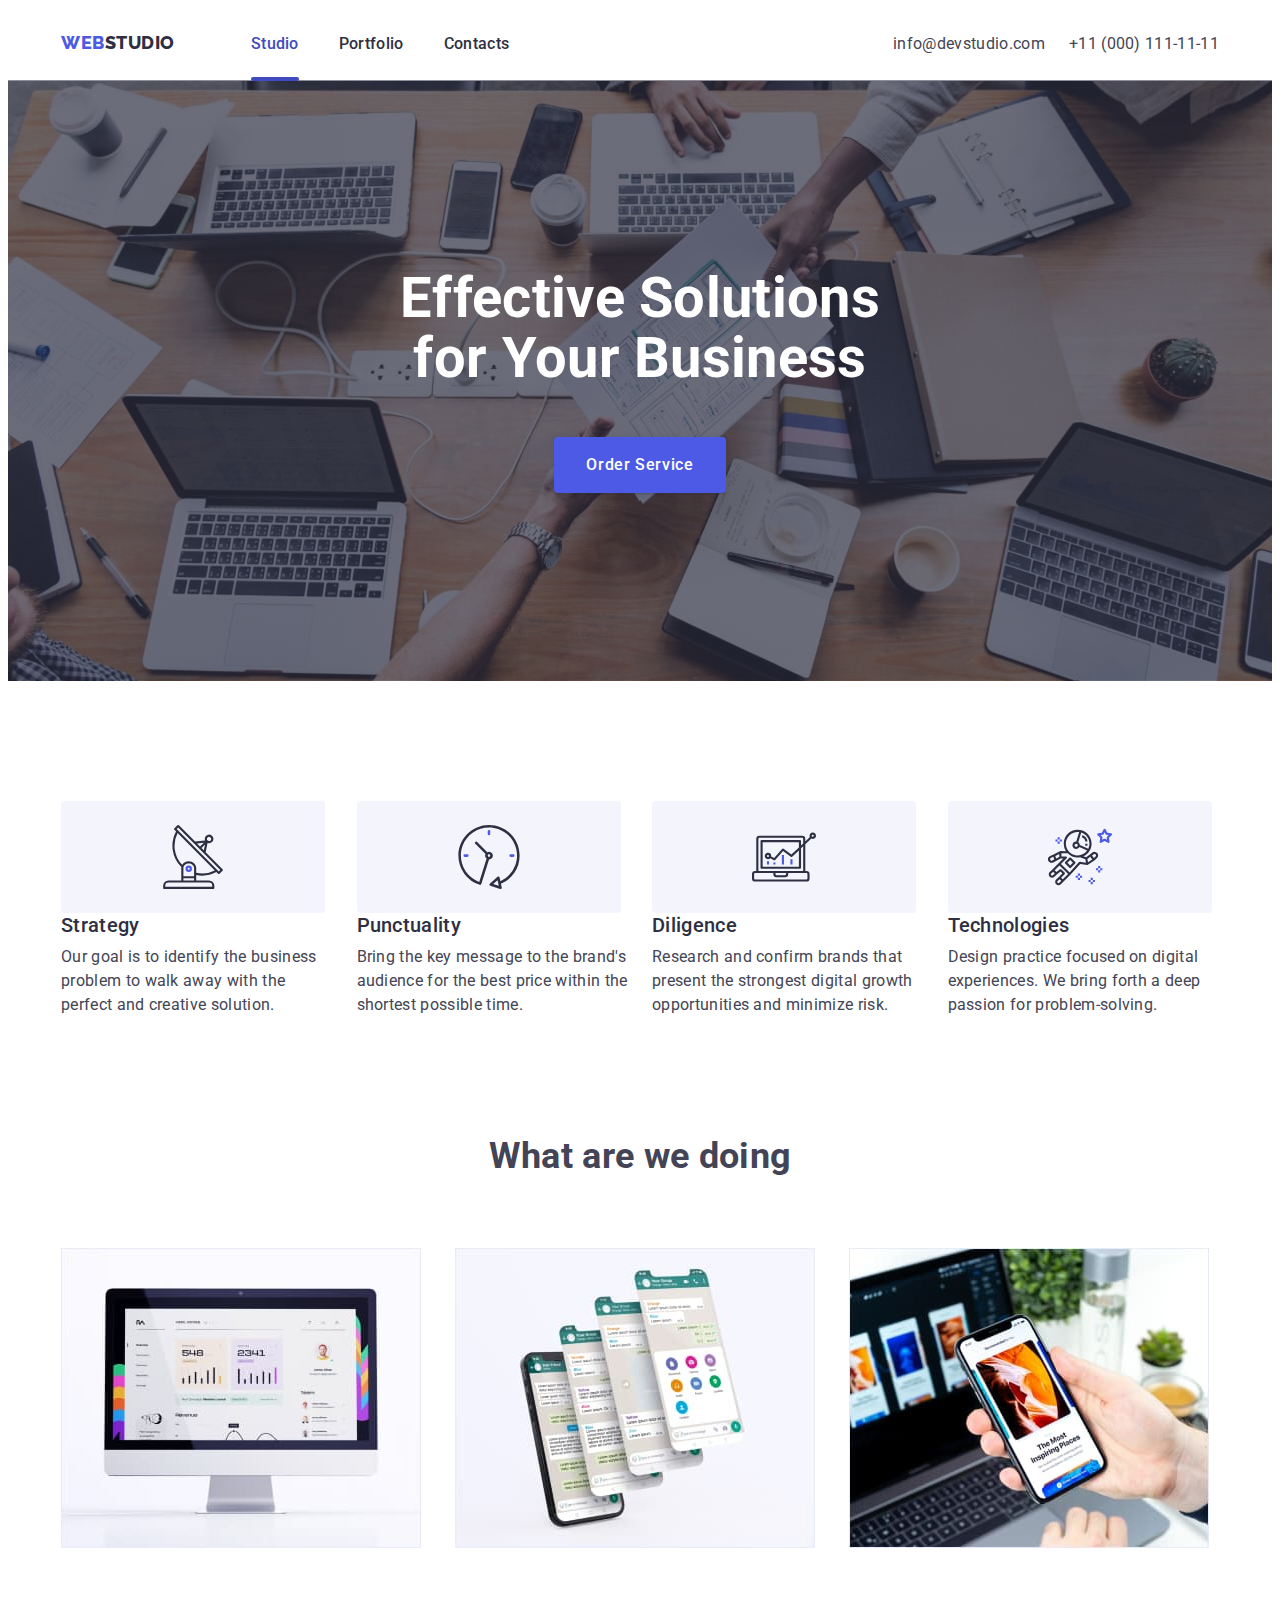
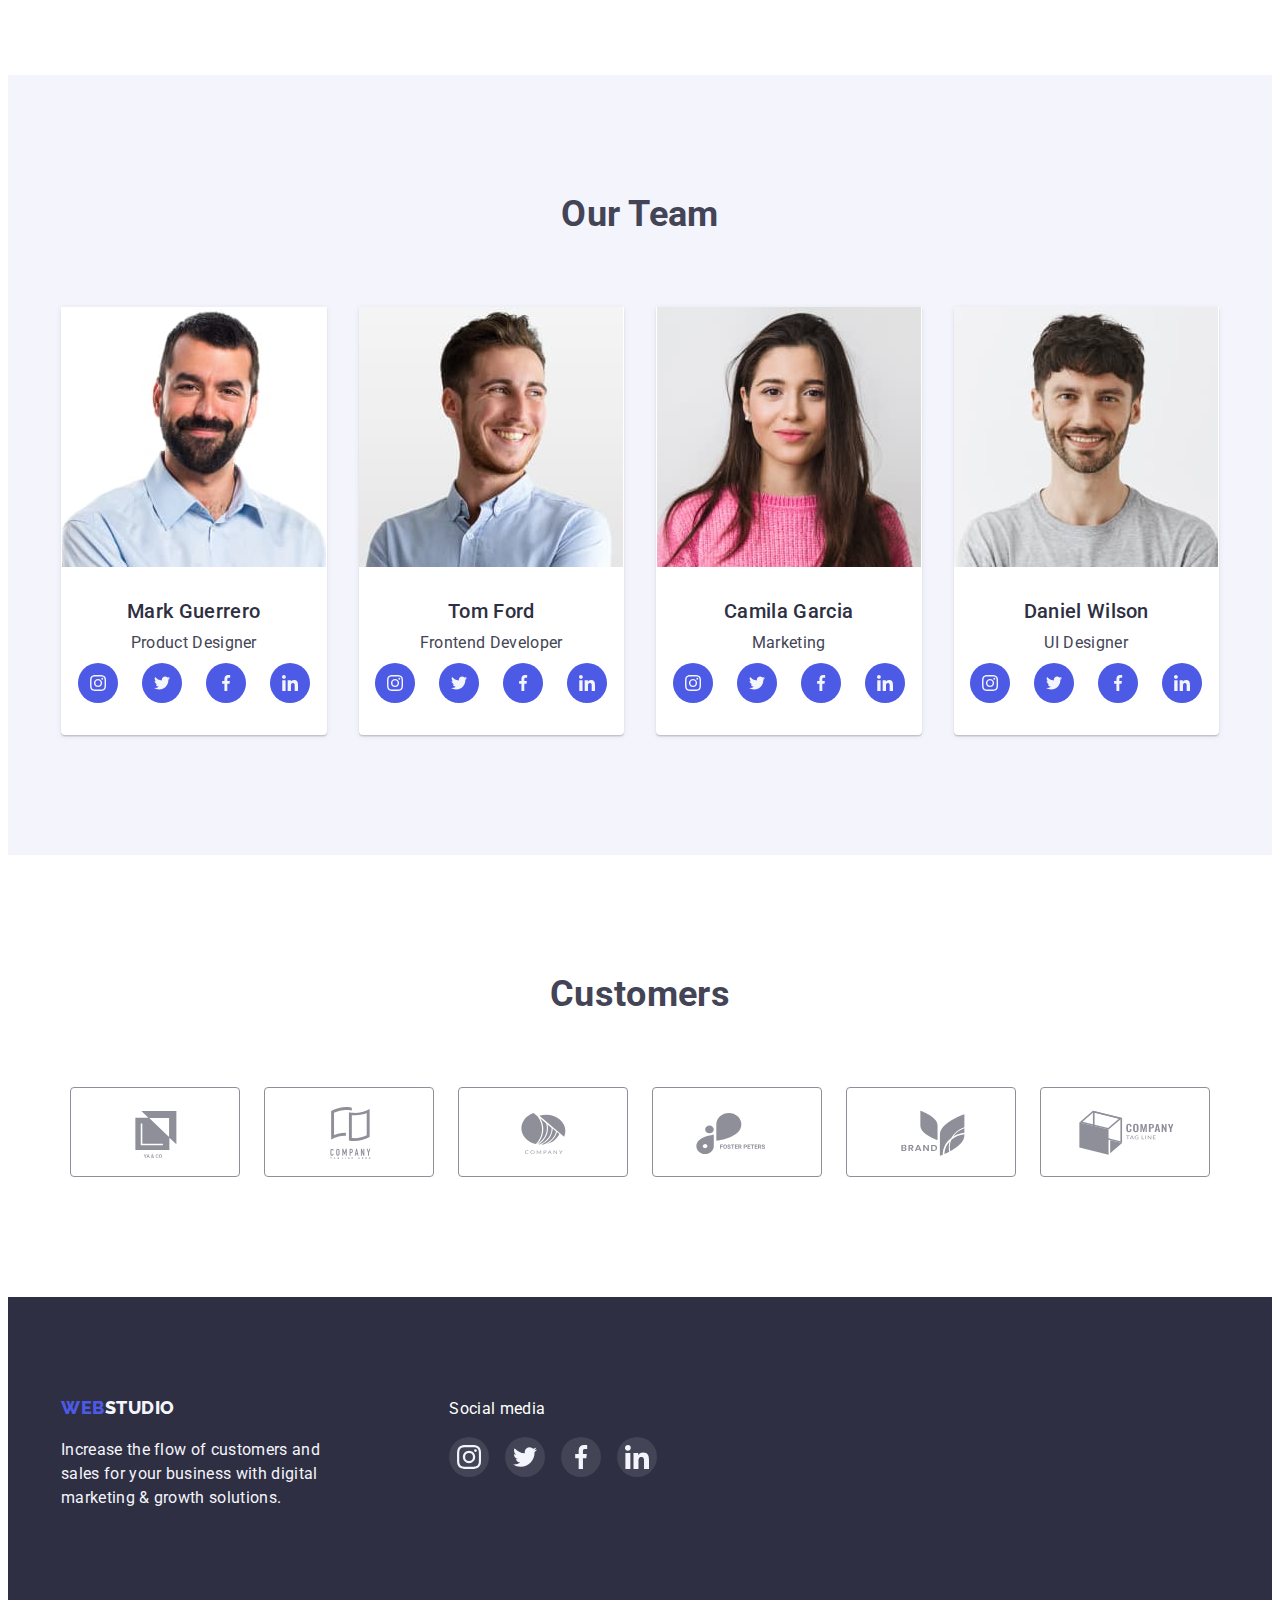
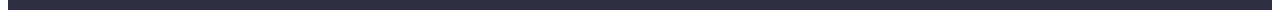
==== index.html @ 13be4974 "123" ====
<!DOCTYPE html>
<html lang="en">
  <head>
    <meta charset="UTF-8" />
    <meta http-equiv="X-UA-Compatible" content="IE=edge" />
    <meta name="viewport" content="width=device-width, initial-scale=1.0" />
    <title>Document</title>
    <link
      rel="stylesheet"
      href="https://cdnjs.cloudflare.com/ajax/libs/modern-normalize/1.1.0/modern-normalize.min.css"
      integrity="sha512-wpPYUAdjBVSE4KJnH1VR1HeZfpl1ub8YT/NKx4PuQ5NmX2tKuGu6U/JRp5y+Y8XG2tV+wKQpNHVUX03MfMFn9Q=="
      crossorigin="anonymous"
      referrerpolicy="no-referrer"
    />
    <link rel="preconnect" href="https://fonts.googleapis.com" />
    <link rel="preconnect" href="https://fonts.gstatic.com" crossorigin />
    <link
      href="https://fonts.googleapis.com/css2?family=Raleway:wght@800&family=Roboto:wght@400;500;700;900&display=swap"
      rel="stylesheet"
    />

    <link href="./styles.css" rel="stylesheet" type="text/css" />
  </head>
  <body>
    <header class="header-section">
      <div class="container">
        <nav class="header-nav">
          <a href="./index.html" class="logo"
            ><span class="logo-web">Web</span>Studio</a
          >
          <ul>
            <li class="nav-li">
              <a class="nav-a header-active-page" href="./index.html">Studio</a>
            </li>
            <li class="nav-li">
              <a class="nav-a" href="./portfolio.html">Portfolio</a>
            </li>
            <li class="nav-li"><a class="nav-a" href="">Contacts</a></li>
          </ul>
        </nav>
        <address class="header-address">
          <ul>
            <li class="address-li">
              <a class="address-a" href="mailto:info@devstudio.com"
                >info@devstudio.com</a
              >
            </li>
            <li class="address-li">
              <a class="address-a" href="tel:+110001111111"
                >+11 (000) 111-11-11</a
              >
            </li>
          </ul>
        </address>
      </div>
    </header>

    <main>
      <section class="hero-section">
        <div class="container">
          <h1 class="hero-h">Effective Solutions for Your Business</h1>
          <button
            class="buttons modal-open-button"
            type="button"
            data-modal-open
          >
            Order Service
          </button>
        </div>
      </section>
      <section class="features-section">
        <div class="container">
          <h2 hidden>Features</h2>
          <ul>
            <li class="features-li">
              <div class="features-box">
                <svg class="features-icon">
                  <use href="./images/icons.svg#icon-antenna"></use>
                </svg>
              </div>
              <h3 class="tertiary-h">Strategy</h3>
              <p>
                Our goal is to identify the business problem to walk away with
                the perfect and creative solution.
              </p>
            </li>
            <li class="features-li">
              <div class="features-box">
                <svg class="features-icon">
                  <use href="./images/icons.svg#icon-clock"></use>
                </svg>
              </div>
              <h3 class="tertiary-h">Punctuality</h3>
              <p>
                Bring the key message to the brand's audience for the best price
                within the shortest possible time.
              </p>
            </li>
            <li class="features-li">
              <div class="features-box">
                <svg class="features-icon">
                  <use href="./images/icons.svg#icon-diagram"></use>
                </svg>
              </div>
              <h3 class="tertiary-h">Diligence</h3>
              <p>
                Research and confirm brands that present the strongest digital
                growth opportunities and minimize risk.
              </p>
            </li>
            <li class="features-li">
              <div class="features-box">
                <svg class="features-icon">
                  <use href="./images/icons.svg#icon-astronaut"></use>
                </svg>
              </div>
              <h3 class="tertiary-h">Technologies</h3>
              <p>
                Design practice focused on digital experiences. We bring forth a
                deep passion for problem-solving.
              </p>
            </li>
          </ul>
        </div>
      </section>
      <section class="wedoing-section">
        <div class="container">
          <h2 class="secondary-h">What are we doing</h2>
          <ul>
            <li class="wedoing-li">
              <img
                src="./images/rectangle0.jpg"
                alt="image"
                width="360"
                height="300"
              />
            </li>
            <li class="wedoing-li">
              <img
                src="./images/rectangle1.jpg"
                alt="image"
                width="360"
                height="300"
              />
            </li>
            <li class="wedoing-li">
              <img
                src="./images/rectangle2.jpg"
                alt="image"
                width="360"
                height="300"
              />
            </li>
          </ul>
        </div>
      </section>
      <section class="team-section">
        <div class="container">
          <h2 class="secondary-h">Our Team</h2>
          <ul>
            <li class="team-li">
              <img
                src="./images/img0.jpg"
                alt="image"
                width="264"
                height="260"
              />
              <div class="team-li-box">
                <h3 class="tertiary-h">Mark Guerrero</h3>
                <p>Product Designer</p>
                <ul class="team-social-items">
                  <li class="team-social-item">
                    <a class="team-social-link" href="">
                      <svg class="team-social-icon">
                        <use href="./images/icons.svg#icon-instagram"></use>
                      </svg>
                    </a>
                  </li>
                  <li class="team-social-item">
                    <a class="team-social-link" href="">
                      <svg class="team-social-icon">
                        <use href="./images/icons.svg#icon-twitter"></use>
                      </svg>
                    </a>
                  </li>
                  <li class="team-social-item">
                    <a class="team-social-link" href="">
                      <svg class="team-social-icon">
                        <use href="./images/icons.svg#icon-facebook"></use>
                      </svg>
                    </a>
                  </li>
                  <li class="team-social-item">
                    <a class="team-social-link" href="">
                      <svg class="team-social-icon">
                        <use href="./images/icons.svg#icon-linkedin"></use>
                      </svg>
                    </a>
                  </li>
                </ul>
              </div>
            </li>
            <li class="team-li">
              <img
                src="./images/img1.jpg"
                alt="image"
                width="264"
                height="260"
              />
              <div class="team-li-box">
                <h3 class="tertiary-h">Tom Ford</h3>
                <p>Frontend Developer</p>
                <ul>
                  <li class="team-social-item">
                    <a class="team-social-link" href="">
                      <svg class="team-social-icon">
                        <use href="./images/icons.svg#icon-instagram"></use>
                      </svg>
                    </a>
                  </li>
                  <li class="team-social-item">
                    <a class="team-social-link" href="">
                      <svg class="team-social-icon">
                        <use href="./images/icons.svg#icon-twitter"></use>
                      </svg>
                    </a>
                  </li>
                  <li class="team-social-item">
                    <a class="team-social-link" href="">
                      <svg class="team-social-icon">
                        <use href="./images/icons.svg#icon-facebook"></use>
                      </svg>
                    </a>
                  </li>
                  <li class="team-social-item">
                    <a class="team-social-link" href="">
                      <svg class="team-social-icon">
                        <use href="./images/icons.svg#icon-linkedin"></use>
                      </svg>
                    </a>
                  </li>
                </ul>
              </div>
            </li>
            <li class="team-li">
              <img
                src="./images/img2.jpg"
                alt="image"
                width="264"
                height="260"
              />
              <div class="team-li-box">
                <h3 class="tertiary-h">Camila Garcia</h3>
                <p>Marketing</p>
                <ul>
                  <li class="team-social-item">
                    <a class="team-social-link" href="">
                      <svg class="team-social-icon">
                        <use href="./images/icons.svg#icon-instagram"></use>
                      </svg>
                    </a>
                  </li>
                  <li class="team-social-item">
                    <a class="team-social-link" href="">
                      <svg class="team-social-icon">
                        <use href="./images/icons.svg#icon-twitter"></use>
                      </svg>
                    </a>
                  </li>
                  <li class="team-social-item">
                    <a class="team-social-link" href="">
                      <svg class="team-social-icon">
                        <use href="./images/icons.svg#icon-facebook"></use>
                      </svg>
                    </a>
                  </li>
                  <li class="team-social-item">
                    <a class="team-social-link" href="">
                      <svg class="team-social-icon">
                        <use href="./images/icons.svg#icon-linkedin"></use>
                      </svg>
                    </a>
                  </li>
                </ul>
              </div>
            </li>
            <li class="team-li">
              <img
                src="./images/img3.jpg"
                alt="image"
                width="264"
                height="260"
              />
              <div class="team-li-box">
                <h3 class="tertiary-h">Daniel Wilson</h3>
                <p>UI Designer</p>
                <ul>
                  <li class="team-social-item">
                    <a class="team-social-link" href="">
                      <svg class="team-social-icon">
                        <use href="./images/icons.svg#icon-instagram"></use>
                      </svg>
                    </a>
                  </li>
                  <li class="team-social-item">
                    <a class="team-social-link" href="">
                      <svg class="team-social-icon">
                        <use href="./images/icons.svg#icon-twitter"></use>
                      </svg>
                    </a>
                  </li>
                  <li class="team-social-item">
                    <a class="team-social-link" href="">
                      <svg class="team-social-icon">
                        <use href="./images/icons.svg#icon-facebook"></use>
                      </svg>
                    </a>
                  </li>
                  <li class="team-social-item">
                    <a class="team-social-link" href="">
                      <svg class="team-social-icon">
                        <use href="./images/icons.svg#icon-linkedin"></use>
                      </svg>
                    </a>
                  </li>
                </ul>
              </div>
            </li>
          </ul>
        </div>
      </section>
      <section class="customers-section">
        <h2 class="secondary-h">Customers</h2>
        <ul class="customers-list-ul">
          <li class="customers-list-li">
            <a class="customers-link" href=""
              ><svg class="customers-icon">
                <use href="./images/icons.svg#icon-Logo-0"></use>
              </svg>
            </a>
          </li>
          <li class="customers-list-li">
            <a class="customers-link" href=""
              ><svg class="customers-icon">
                <use href="./images/icons.svg#icon-Logo-1"></use>
              </svg>
            </a>
          </li>
          <li class="customers-list-li">
            <a class="customers-link" href=""
              ><svg class="customers-icon">
                <use href="./images/icons.svg#icon-Logo-2"></use>
              </svg>
            </a>
          </li>
          <li class="customers-list-li">
            <a class="customers-link" href=""
              ><svg class="customers-icon">
                <use href="./images/icons.svg#icon-Logo-3"></use>
              </svg>
            </a>
          </li>
          <li class="customers-list-li">
            <a class="customers-link" href=""
              ><svg class="customers-icon">
                <use href="./images/icons.svg#icon-Logo-4"></use>
              </svg>
            </a>
          </li>
          <li class="customers-list-li">
            <a class="customers-link" href=""
              ><svg class="customers-icon">
                <use href="./images/icons.svg#icon-Logo-5"></use>
              </svg>
            </a>
          </li>
        </ul>
      </section>
    </main>
    <footer class="footer-section">
      <div class="container">
        <div class="footer-box-one">
          <a href="./index.html" class="logo logo-bottom"
            ><span class="logo-web">Web</span>Studio</a
          >
          <p class="footer-p">
            Increase the flow of customers and sales for your business with
            digital marketing & growth solutions.
          </p>
        </div>
        <div class="footer-box-two">
          <p>Social media</p>
          <ul class="footer-social-items">
            <li class="footer-social-item">
              <a class="footer-social-link" href="">
                <svg class="footer-social-icon">
                  <use href="./images/icons.svg#icon-instagram"></use>
                </svg>
              </a>
            </li>
            <li class="footer-social-item">
              <a class="footer-social-link" href="">
                <svg class="footer-social-icon">
                  <use href="./images/icons.svg#icon-twitter"></use>
                </svg>
              </a>
            </li>
            <li class="footer-social-item">
              <a class="footer-social-link" href="">
                <svg class="footer-social-icon">
                  <use href="./images/icons.svg#icon-facebook"></use>
                </svg>
              </a>
            </li>
            <li class="footer-social-item">
              <a class="footer-social-link" href="">
                <svg class="footer-social-icon">
                  <use href="./images/icons.svg#icon-linkedin"></use>
                </svg>
              </a>
            </li>
          </ul>
        </div>
      </div>
    </footer>
    <div class="container backdrop is-hidden" data-modal>
      <div class="modal">
        <button type="button" data-modal-close class="modal-button-close">
          <svg class="modal-icon">
            <use href="./images/icons.svg#icon-close"></use>
          </svg>
        </button>
      </div>
    </div>
    <script src="./modal.js"></script>
  </body>
</html>
---- styles.css ----
:root {
  --primary-text: #434455;
  --secondary-text: #fff;
  --primary-brand: #4d5ae5;
  --active-buttons: #404bbf;
  --success: #31d0aa;
  --dark: #2e2f42;
  --subtle-text: #8e8f99;
  --accent: #e7e9fc;
  --light: #f4f4fd;
  --shadow-one: rgba(46, 47, 66, 0.08);
  --shadow-two: rgba(46, 47, 66, 0.16);
  --shadow-three: rgba(0, 0, 0, 0.15);
  --dark-opacity: rgba(255, 255, 255, 0.1);
  --customers-logos: #afb1b8;
  --grey: rgba(46, 47, 66, 0.7);
  --modal-color: #fcfcfc;
  --backdrop-background: rgba(46, 47, 66, 0.4);
  --modal-shadow-one: rgba(0, 0, 0, 0.14);
  --modal-shadow-two: rgba(0, 0, 0, 0.12);
  --modal-shadow-three: rgba(0, 0, 0, 0.2);
  --modal-close-button-border: rgba(0, 0, 0, 0.1);
  --anima: 250ms cubic-bezier(0.4, 0, 0.2, 1);
}

body {
  font-family: Roboto, sans-serif;
  color: var(--primary-text);
  font-size: 16px;
  line-height: 1.5;
  letter-spacing: 0.02em;
}
ul {
  list-style-type: none;
  margin: 0;
  padding: 0;
}
a {
  text-decoration: none;
  color: var(--primary-text);
  margin: 0;
}
h1,
h2,
h3,
p {
  margin: 0;
}

.container {
  width: 1158px;
  padding-left: 15px;
  padding-right: 15px;
  margin: 0 auto;
}

.secondary-h {
  font-size: 36px;
  line-height: 1.1;
  text-align: center;
}

.tertiary-h {
  font-weight: 500;
  font-size: 20px;
  line-height: 1.2;
  color: var(--dark);
}

/* BUTTONS */

.buttons {
  font-family: Roboto, sans-serif;
  font-size: 16px;
  line-height: 1.5;
  background-color: var(--light);
  font-weight: 500;
  letter-spacing: 0.04em;
  color: var(--primary-brand);
  cursor: pointer;
  padding: 16px 32px;
  border: 1px solid var(--accent);
  border-radius: 4px;
  transition: background-color var(--anima), box-shadow var(--anima),
    border-color var(--anima), color var(--anima);
}
.buttons:active,
.buttons:hover {
  background-color: var(--active-buttons);
  color: var(--secondary-text);
  box-shadow: 0px 1px 6px var(--shadow-one), 0px 1px 1px var(--shadow-two),
    0px 2px 1px var(--shadow-one);
  border-color: var(--active-buttons);
}

.buttons:focus {
  background-color: var(--active-buttons);
  color: var(--secondary-text);
  box-shadow: 0px 4px 4px var(--shadow-three);
}

.modal-open-button {
  background-color: var(--primary-brand);
  color: var(--secondary-text);
  box-shadow: 0px 1px 6px var(--shadow-one), 0px 1px 1px var(--shadow-two),
    0px 2px 1px var(--shadow-one);
  border: none;
  cursor: pointer;
  transition: background-color var(--anima);
}

.modal-button-close {
  padding: 0;
  cursor: pointer;
  display: flex;
  align-items: center;
  justify-content: center;
  position: absolute;
  fill: var(--dark);
  top: 24px;
  right: 24px;
  width: 24px;
  height: 24px;
  background-color: var(--accent);
  border: 1px solid var(--modal-close-button-border);
  border-radius: 50%;
  transition: background-color var(--anima), border var(--anima),
    fill var(--anima);
}
.modal-button-close:hover,
.modal-button-close:focus {
  background-color: var(--active-buttons);
  fill: var(--light);
}
/*   HEADER   */

.logo {
  text-transform: uppercase;
  font-family: raleway, sans-serif;
  font-size: 18px;
  font-weight: 800;
  line-height: 1.17;
  letter-spacing: 0.03em;
  color: var(--dark);
}

.logo-web {
  color: var(--primary-brand);
}

.header-section {
  border-bottom: 1px solid var(--subtle-text);
}

.header-section > div {
  display: flex;
  justify-content: space-between;
  align-items: baseline;
}
.header-section .logo {
  margin-right: 76px;
}
.header-nav,
.header-address {
  display: flex;
  align-items: baseline;
}
.header-section ul {
  display: flex;
}

.nav-li:not(:last-of-type) {
  margin-right: 40px;
}
.nav-a {
  display: block;
  font-weight: 500;
  color: var(--dark);
  transition: color var(--anima);
  padding-top: 24px;
  padding-bottom: 24px;
}

.header-active-page {
  position: relative;
  color: var(--active-buttons);
}
.header-active-page::after {
  display: block;
  position: absolute;
  content: "";
  width: 100%;
  height: 4px;
  left: 0;
  bottom: -1px;
  border-radius: 2px;
  background-color: var(--active-buttons);
}
.nav-a:hover,
.nav-a:focus {
  color: var(--primary-brand);
}
.nav-a:active {
  color: var(--primary-text);
}

.address-li:not(:last-of-type) {
  margin-right: 24px;
}
.address-a {
  position: relative;
  font-style: normal;
  color: var(--primary-text);
  transition: color var(--anima);
}
.address-a:hover,
.address-a:focus {
  color: var(--primary-brand);
}
.address-a:active {
  color: var(--primary-text);
}

/*   FOOTER   */

.footer-section {
  background-color: var(--dark);
  padding-top: 100px;
  padding-bottom: 100px;
  text-align: left;
}
.footer-box-one {
  display: inline-block;
  width: 264px;
  margin-right: 120px;
}
.logo-bottom {
  color: var(--light);
}
.footer-p {
  margin-top: 17.5px;
  color: var(--light);
}
.footer-box-two {
  display: inline-block;
  width: 208px;
  vertical-align: top;
  color: var(--secondary-text);
}
.footer-social-items {
  margin-top: 16px;
  display: flex;
  gap: 16px;
}
.footer-social-item {
  height: 40px;
  width: 40px;
}
.footer-social-link {
  display: flex;
  align-items: center;
  justify-content: center;
  height: 100%;
  width: 100%;
  border-radius: 50%;
  background-color: var(--dark-opacity);
  transition: background-color var(--anima);
}

.footer-social-link:hover,
.footer-social-link:focus {
  background-color: var(--success);
}
.footer-social-icon {
  height: 24px;
  width: 24px;
  fill: var(--light);
}

/*     WEBSTUDIO PAGE     */

/*   hero-section   */

.hero-section {
  background-color: var(--dark);
  padding: 188px 0;
  text-align: center;
  background-image: linear-gradient(var(--grey), var(--grey)),
    url(./images/people-office.jpg);
  background-repeat: no-repeat;
  background-position: center;
  background-size: cover;
  max-width: 1440px;
  margin-left: auto;
  margin-right: auto;
}
.hero-h {
  font-size: 56px;
  line-height: 1.07;
  color: var(--secondary-text);
  margin: 0 auto 48px;
  width: 496px;
}

/* modal */

.backdrop {
  position: fixed;
  width: 100%;
  height: 100%;
  left: 0;
  top: 0;
  background: var(--backdrop-background);
  transition: opacity var(--anima), visibility var(--anima);
}

.backdrop.is-hidden {
  opacity: 0;
  pointer-events: none;
  visibility: hidden;
}

.modal {
  position: absolute;
  left: 50%;
  top: 50%;
  transform: translate(-50%, -50%) scale(1);
  transition: transform var(--anima);
  width: 408px;
  min-height: 584px;
  background-color: var(--modal-color);
  padding: 24px;
  box-shadow: 0px 1px 1px var(--modal-shadow-one),
    0px 1px 3px var(--modal-shadow-two), 0px 2px 1px var(--modal-shadow-three);
  border-radius: 4px;
}
.backdrop.is-hidden .modal {
  transform: translate(-50%, -50%) scale(1.2);
}
.modal-icon {
  height: 8px;
  width: 8px;
}

/*   features-section   */

.features-section {
  padding-top: 120px;
  padding-bottom: 120px;
}
.features-section ul {
  display: flex;
  justify-content: space-between;
}

.features-li {
  flex-basis: calc((100% - 3 * 24px) / 4);
}

.features-li:not(:last-of-type) {
  margin-right: 24px;
}
.features-box {
  display: flex;
  height: 112px;
  width: 264px;
  align-items: center;
  justify-content: center;
  border-radius: 4px;
  background-color: var(--light);
}
.features-icon {
  height: 64px;
  width: 64px;
}
.features-section h3 {
  margin-bottom: 8px;
}

/*   wedoing-section   */

.wedoing-section {
  padding-bottom: 120px;
}
.wedoing-section h2 {
  margin-bottom: 72px;
}
.wedoing-section ul {
  display: flex;
  justify-content: space-between;
}
.wedoing-li {
  flex-basis: calc((100% - 2 * 24px) / 3);
}
.wedoing-li:not(:last-of-type) {
  margin-right: 24px;
}

/*   team-section   */

.team-section {
  background-color: var(--light);
  padding-top: 120px;
  padding-bottom: 120px;
}

.team-section h2 {
  margin-bottom: 72px;
}
.team-section ul {
  display: flex;
  justify-content: space-between;
}
.team-li {
  flex-basis: calc((100% - 4 * 24px) / 4);
  text-align: center;
  box-shadow: 0px 1px 6px var(--shadow-one), 0px 1px 1px var(--shadow-two),
    0px 2px 1px var(--shadow-one);
  border-radius: 0px 0px 4px 4px;
  background-color: var(--secondary-text);
  display: flex;
  flex-direction: column;
  align-items: center;
}
.team-li:not(:last-of-type) {
  margin-right: 24px;
}
.team-li > img {
  margin-bottom: 32px;
}
.team-li-box {
  padding-bottom: 32px;
  display: flex;
  flex-direction: column;
}
.team-li-box h3 {
  margin-bottom: 8px;
}
.team-li-box p {
  margin-bottom: 8px;
}
.team-social-items {
  width: 232px;
}
.team-social-item {
  height: 40px;
  width: 40px;
}
.team-social-item:not(:last-of-type) {
  margin-right: 24px;
}
.team-social-link {
  display: flex;
  align-items: center;
  justify-content: center;
  height: 100%;
  width: 100%;
  border-radius: 50%;
  background-color: var(--primary-brand);
  transition: background-color var(--anima);
}
.team-social-link:hover,
.team-social-link:focus {
  background-color: var(--active-buttons);
}
.team-social-icon {
  height: 16px;
  width: 16px;
  fill: var(--light);
}

/*   customers-section   */

.customers-section {
  padding-top: 120px;
  padding-bottom: 120px;
}

.customers-section > h2 {
  margin-bottom: 72px;
}
.customers-list-ul {
  display: flex;
  justify-content: center;
  gap: 24px;
}
.customers-list-li {
  display: flex;
  text-align: center;
}
.customers-link {
  display: flex;
  align-items: center;
  justify-content: center;
  height: 88px;
  width: 168px;
  border: 1px solid var(--subtle-text);
  border-radius: 4px;
  transition: border-color var(--anima);
  transition: color var(--anima);
}
.customers-icon {
  width: 104px;
  height: 56px;
  fill: var(--subtle-text);
  transition: fill var(--anima);
}

.customers-link:hover .customers-icon {
  fill: var(--active-buttons);
}
.customers-link:hover {
  border-color: var(--active-buttons);
}
.customers-link:focus .customers-icon {
  fill: var(--active-buttons);
}
.customers-link:focus {
  border-color: var(--active-buttons);
}
/*     PORTFOLIO PAGE     */

/*   filter-section   */

.filter-section {
  padding-top: 96px;
  padding-bottom: 120px;
}
.filter-buttons-ul {
  display: flex;
  justify-content: center;
  margin-bottom: 72px;
}
.filter-buttons-ul .buttons {
  height: 48px;
  padding: 0 24px;
  align-items: center;
}

.filter-buttons-li:not(:last-of-type) {
  margin-right: 24px;
}

.filter-list-ul {
  display: flex;
  flex-wrap: wrap;
  row-gap: 48px;
  column-gap: 24px;
}
.filter-list-li {
  width: calc((100% - 2 * 24px) / 3);
}

.filter-list-link {
  display: block;
  transition: box-shadow var(--anima);
}
.filter-list-box {
  position: relative;
  overflow: hidden;
}
.filter-list-front {
  padding-top: 32px;
  padding-left: 16px;
  padding-bottom: 32px;
  border-left: 1px solid var(--accent);
  border-bottom: 1px solid var(--accent);
  border-right: 1px solid var(--accent);
}
.filter-list-li:hover .filter-list-front {
  box-shadow: 0px 2px 1px var(--shadow-one), 0px 1px 1px var(--shadow-two),
    0px 1px 6px var(--shadow-one);
}
.filter-list-p {
  position: absolute;
  color: var(--light);
  background-color: var(--primary-brand);
  top: 0;
  padding: 40px 32px;
  left: 0;
  height: 100%;
  overflow: auto;
  transform: translateY(100%);
  transition: transform var(--anima);
}

.filter-list-link:hover .filter-list-p,
.filter-list-link:focus .filter-list-p {
  transform: translateY(0);
}
.filter-list-front h2 {
  margin-bottom: 8px;
}
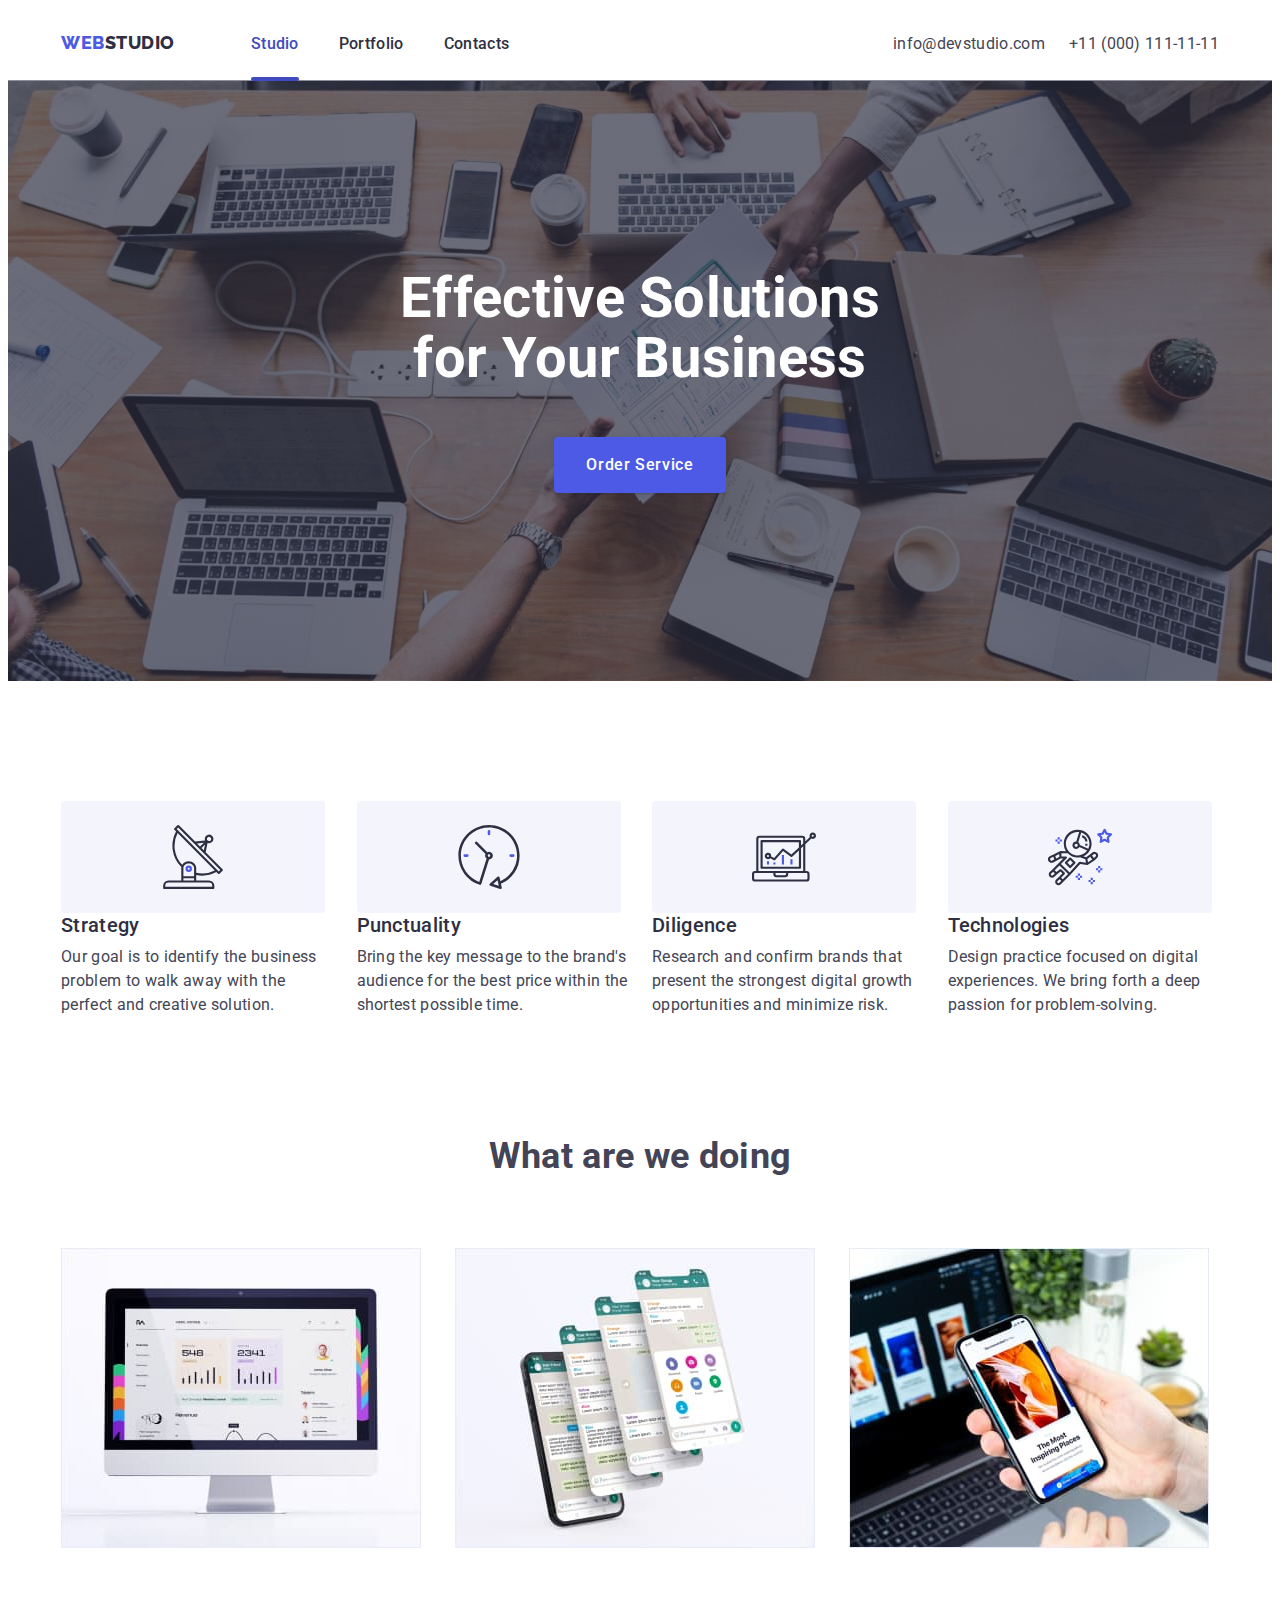
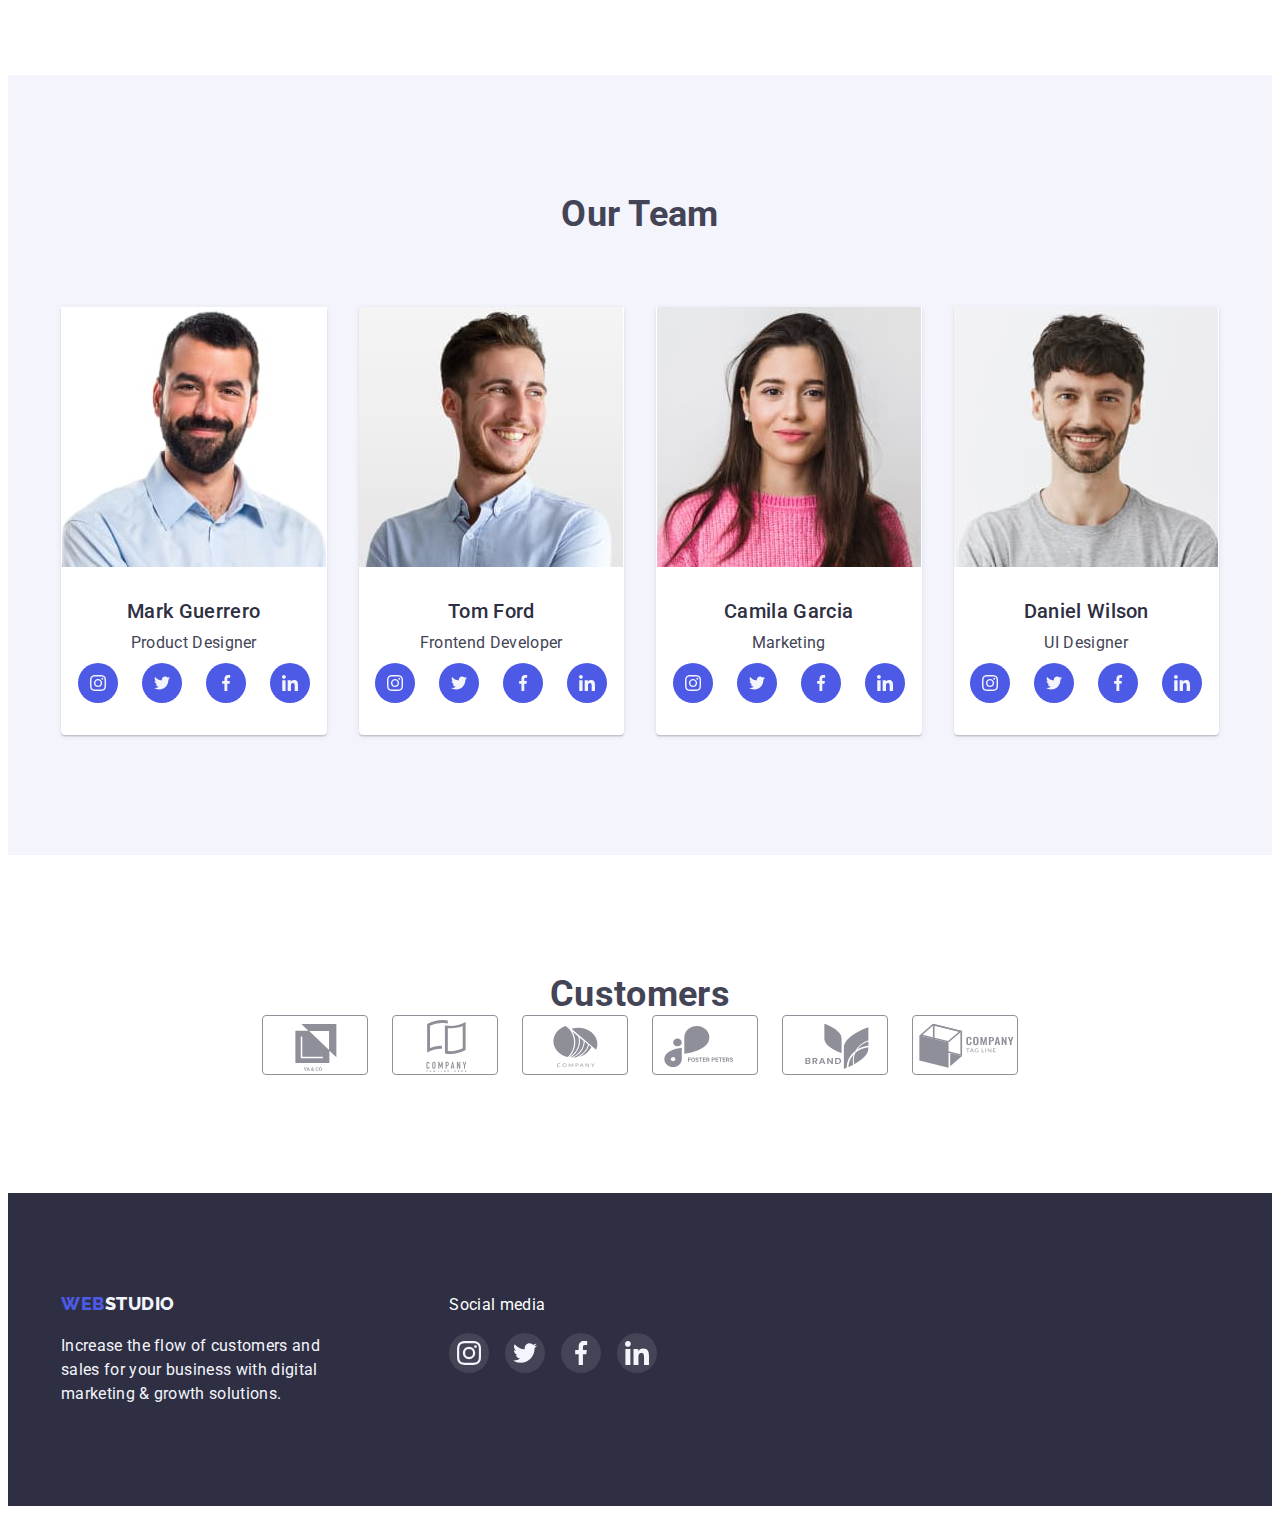
==== commit 282b1474: "123" ====
--- a/index.html
+++ b/index.html
@@ -330,51 +330,53 @@
         </div>
       </section>
       <section class="customers-section">
-        <h2 class="secondary-h">Customers</h2>
-        <ul class="customers-list-ul">
-          <li class="customers-list-li">
-            <a class="customers-link" href=""
-              ><svg class="customers-icon">
-                <use href="./images/icons.svg#icon-Logo-0"></use>
-              </svg>
-            </a>
-          </li>
-          <li class="customers-list-li">
-            <a class="customers-link" href=""
-              ><svg class="customers-icon">
-                <use href="./images/icons.svg#icon-Logo-1"></use>
-              </svg>
-            </a>
-          </li>
-          <li class="customers-list-li">
-            <a class="customers-link" href=""
-              ><svg class="customers-icon">
-                <use href="./images/icons.svg#icon-Logo-2"></use>
-              </svg>
-            </a>
-          </li>
-          <li class="customers-list-li">
-            <a class="customers-link" href=""
-              ><svg class="customers-icon">
-                <use href="./images/icons.svg#icon-Logo-3"></use>
-              </svg>
-            </a>
-          </li>
-          <li class="customers-list-li">
-            <a class="customers-link" href=""
-              ><svg class="customers-icon">
-                <use href="./images/icons.svg#icon-Logo-4"></use>
-              </svg>
-            </a>
-          </li>
-          <li class="customers-list-li">
-            <a class="customers-link" href=""
-              ><svg class="customers-icon">
-                <use href="./images/icons.svg#icon-Logo-5"></use>
-              </svg>
-            </a>
-          </li>
-        </ul>
+        <div class="container">
+          <h2 class="secondary-h">Customers</h2>
+          <ul class="customers-list-ul">
+            <li class="customers-list-li">
+              <a class="customers-link" href=""
+                ><svg class="customers-icon">
+                  <use href="./images/icons.svg#icon-Logo-0"></use>
+                </svg>
+              </a>
+            </li>
+            <li class="customers-list-li">
+              <a class="customers-link" href=""
+                ><svg class="customers-icon">
+                  <use href="./images/icons.svg#icon-Logo-1"></use>
+                </svg>
+              </a>
+            </li>
+            <li class="customers-list-li">
+              <a class="customers-link" href=""
+                ><svg class="customers-icon">
+                  <use href="./images/icons.svg#icon-Logo-2"></use>
+                </svg>
+              </a>
+            </li>
+            <li class="customers-list-li">
+              <a class="customers-link" href=""
+                ><svg class="customers-icon">
+                  <use href="./images/icons.svg#icon-Logo-3"></use>
+                </svg>
+              </a>
+            </li>
+            <li class="customers-list-li">
+              <a class="customers-link" href=""
+                ><svg class="customers-icon">
+                  <use href="./images/icons.svg#icon-Logo-4"></use>
+                </svg>
+              </a>
+            </li>
+            <li class="customers-list-li">
+              <a class="customers-link" href=""
+                ><svg class="customers-icon">
+                  <use href="./images/icons.svg#icon-Logo-5"></use>
+                </svg>
+              </a>
+            </li>
+          </ul>
+        </div>
       </section>
     </main>
     <footer class="footer-section">
@@ -426,7 +428,7 @@
     <div class="container backdrop is-hidden" data-modal>
       <div class="modal">
         <button type="button" data-modal-close class="modal-button-close">
-          <svg class="modal-icon">
+          <svg class="modal-icon" width="8" height="8">
             <use href="./images/icons.svg#icon-close"></use>
           </svg>
         </button>
--- a/styles.css
+++ b/styles.css
@@ -124,13 +124,13 @@
   background-color: var(--accent);
   border: 1px solid var(--modal-close-button-border);
   border-radius: 50%;
-  transition: background-color var(--anima), border var(--anima),
-    fill var(--anima);
+  transition: background-color var(--anima), border var(--anima);
 }
 .modal-button-close:hover,
 .modal-button-close:focus {
   background-color: var(--active-buttons);
-  fill: var(--light);
+  fill: var(--secondary-text);
+  border: none;
 }
 /*   HEADER   */
 
@@ -338,6 +338,7 @@
   transform: translate(-50%, -50%) scale(1.2);
 }
 .modal-icon {
+  transition: fill var(--anima);
   height: 8px;
   width: 8px;
 }
@@ -490,14 +491,16 @@
 }
 .customers-link {
   display: flex;
-  align-items: center;
-  justify-content: center;
-  height: 88px;
-  width: 168px;
-  border: 1px solid var(--subtle-text);
+  width: 100%;
+  height: 100%;
+  border: 1px solid #8e8f99;
   border-radius: 4px;
-  transition: border-color var(--anima);
-  transition: color var(--anima);
+  gap: 24px;
+  justify-content: center;
+  align-items: center;
+  color: #8e8f99;
+  transition: border-color 250ms cubic-bezier(0.4, 0, 0.2, 1),
+    color 250ms cubic-bezier(0.4, 0, 0.2, 1);
 }
 .customers-icon {
   width: 104px;
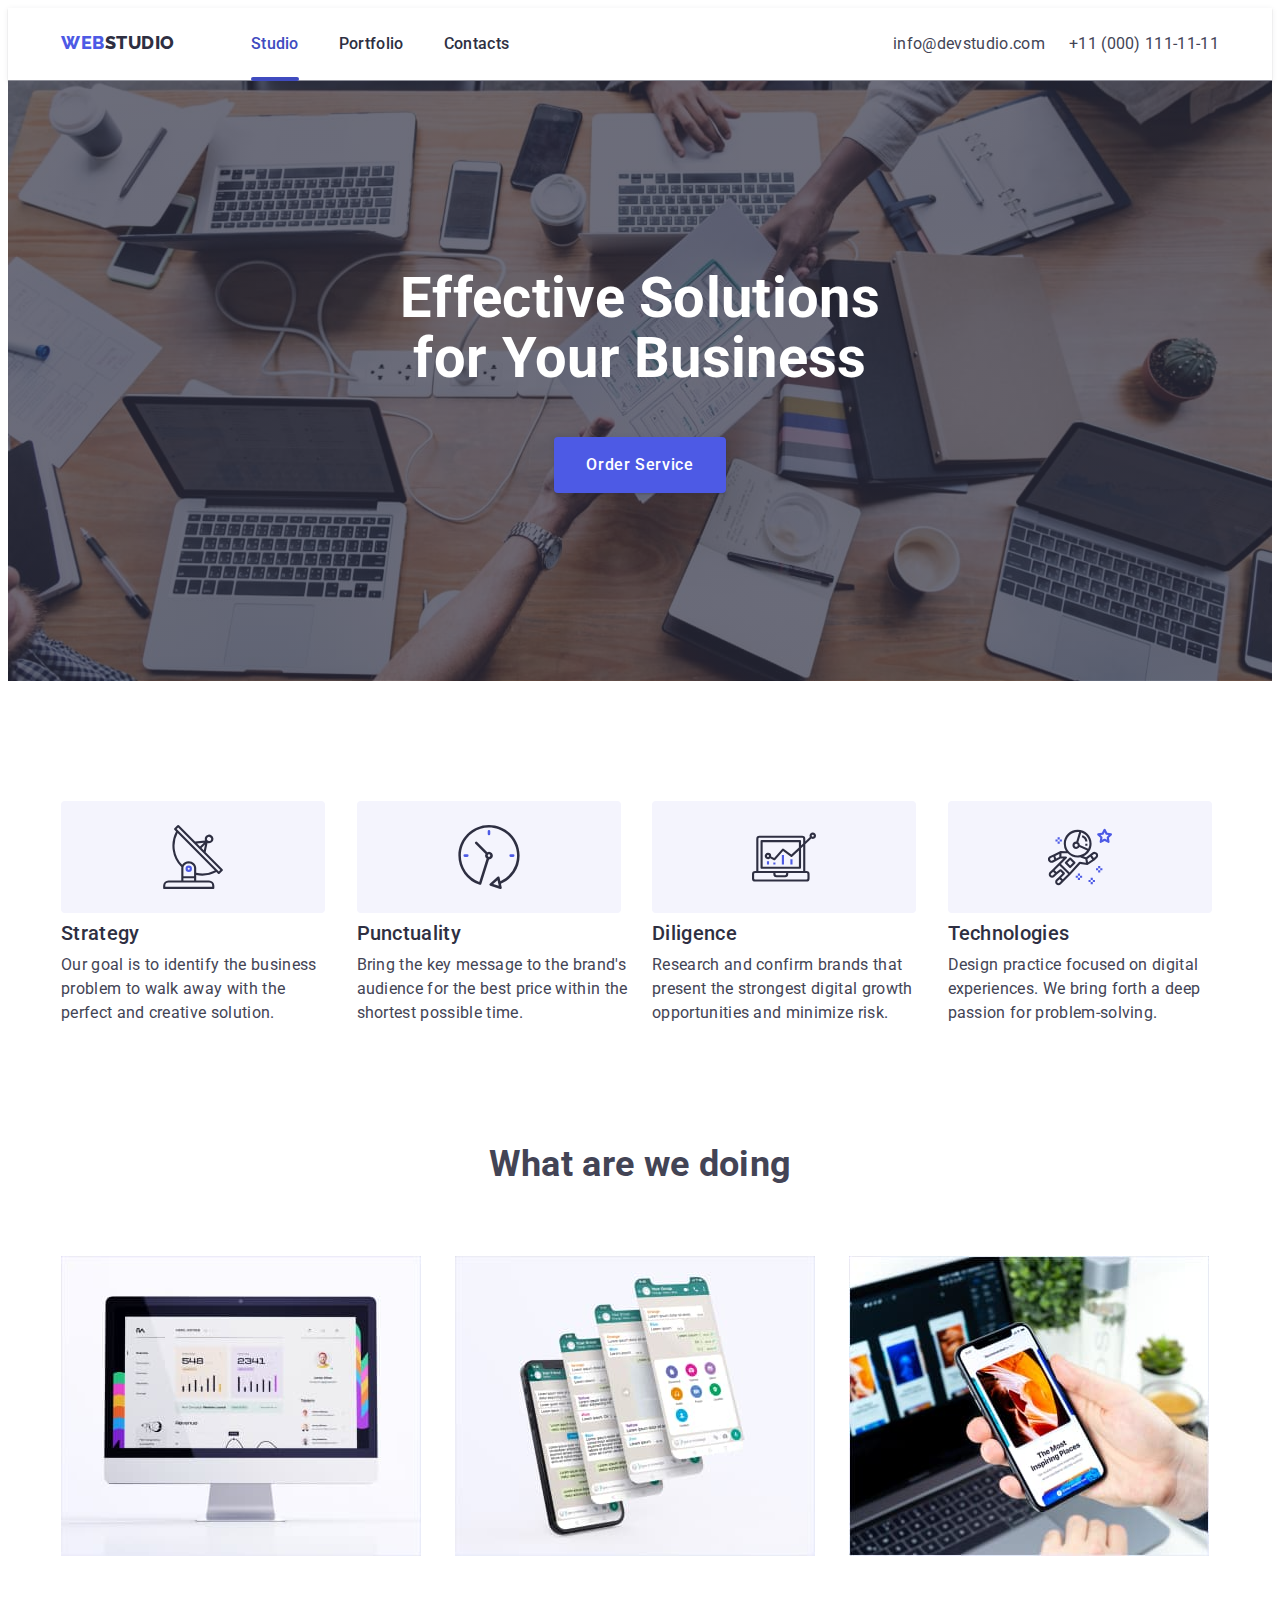
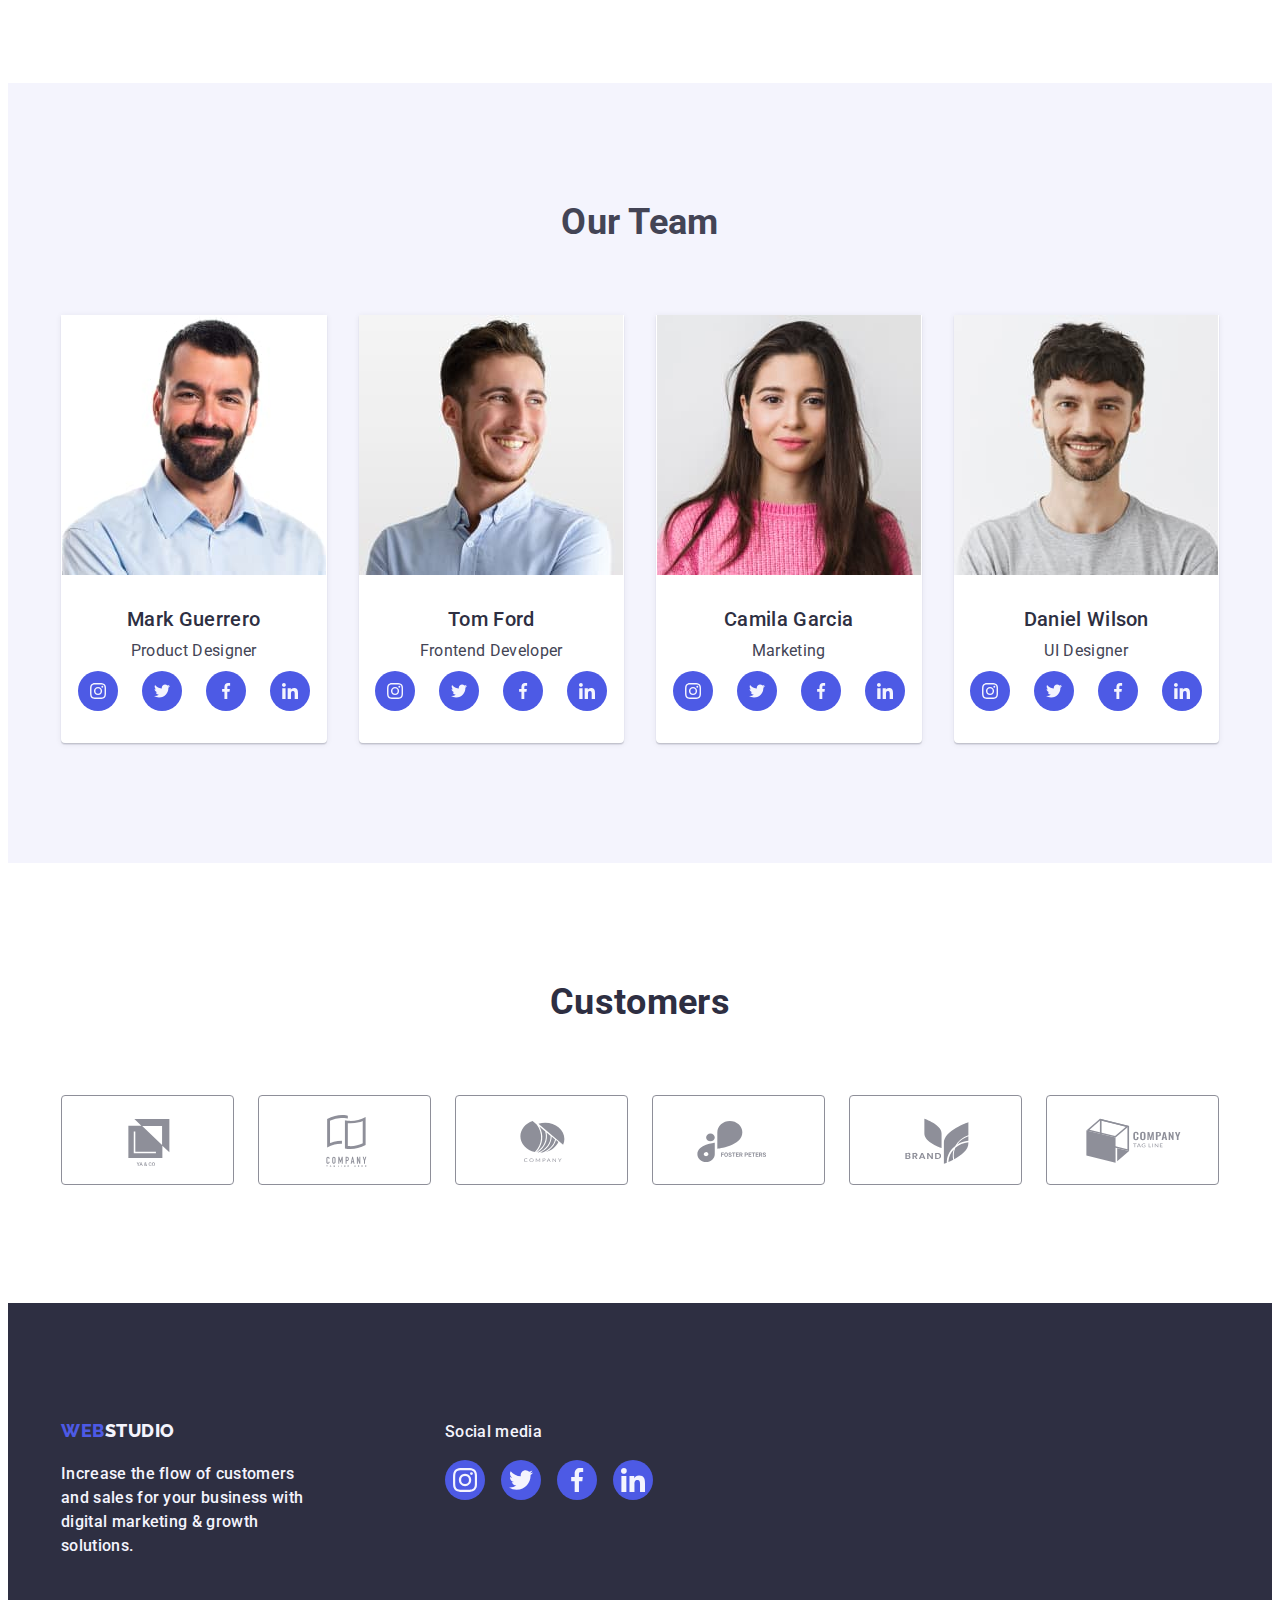
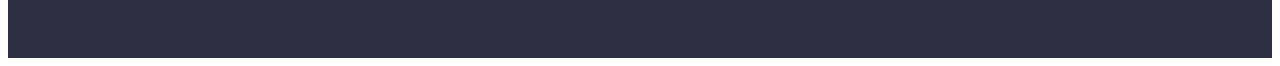
==== commit 1c956136: "123" ====
--- a/index.html
+++ b/index.html
@@ -74,7 +74,7 @@
           <ul>
             <li class="features-li">
               <div class="features-box">
-                <svg class="features-icon">
+                <svg class="features-icon" width="64" height="64">
                   <use href="./images/icons.svg#icon-antenna"></use>
                 </svg>
               </div>
@@ -86,7 +86,7 @@
             </li>
             <li class="features-li">
               <div class="features-box">
-                <svg class="features-icon">
+                <svg class="features-icon" width="64" height="64">
                   <use href="./images/icons.svg#icon-clock"></use>
                 </svg>
               </div>
@@ -98,7 +98,7 @@
             </li>
             <li class="features-li">
               <div class="features-box">
-                <svg class="features-icon">
+                <svg class="features-icon" width="64" height="64">
                   <use href="./images/icons.svg#icon-diagram"></use>
                 </svg>
               </div>
@@ -110,7 +110,7 @@
             </li>
             <li class="features-li">
               <div class="features-box">
-                <svg class="features-icon">
+                <svg class="features-icon" width="64" height="64">
                   <use href="./images/icons.svg#icon-astronaut"></use>
                 </svg>
               </div>
@@ -171,28 +171,28 @@
                 <ul class="team-social-items">
                   <li class="team-social-item">
                     <a class="team-social-link" href="">
-                      <svg class="team-social-icon">
+                      <svg class="team-social-icon" width="16" height="16">
                         <use href="./images/icons.svg#icon-instagram"></use>
                       </svg>
                     </a>
                   </li>
                   <li class="team-social-item">
                     <a class="team-social-link" href="">
-                      <svg class="team-social-icon">
+                      <svg class="team-social-icon" width="16" height="16">
                         <use href="./images/icons.svg#icon-twitter"></use>
                       </svg>
                     </a>
                   </li>
                   <li class="team-social-item">
                     <a class="team-social-link" href="">
-                      <svg class="team-social-icon">
+                      <svg class="team-social-icon" width="16" height="16">
                         <use href="./images/icons.svg#icon-facebook"></use>
                       </svg>
                     </a>
                   </li>
                   <li class="team-social-item">
                     <a class="team-social-link" href="">
-                      <svg class="team-social-icon">
+                      <svg class="team-social-icon" width="16" height="16">
                         <use href="./images/icons.svg#icon-linkedin"></use>
                       </svg>
                     </a>
@@ -210,7 +210,7 @@
               <div class="team-li-box">
                 <h3 class="tertiary-h">Tom Ford</h3>
                 <p>Frontend Developer</p>
-                <ul>
+                <ul class="team-social-items">
                   <li class="team-social-item">
                     <a class="team-social-link" href="">
                       <svg class="team-social-icon">
@@ -252,7 +252,7 @@
               <div class="team-li-box">
                 <h3 class="tertiary-h">Camila Garcia</h3>
                 <p>Marketing</p>
-                <ul>
+                <ul class="team-social-items">
                   <li class="team-social-item">
                     <a class="team-social-link" href="">
                       <svg class="team-social-icon">
@@ -294,7 +294,7 @@
               <div class="team-li-box">
                 <h3 class="tertiary-h">Daniel Wilson</h3>
                 <p>UI Designer</p>
-                <ul>
+                <ul class="team-social-items">
                   <li class="team-social-item">
                     <a class="team-social-link" href="">
                       <svg class="team-social-icon">
@@ -331,46 +331,46 @@
       </section>
       <section class="customers-section">
         <div class="container">
-          <h2 class="secondary-h">Customers</h2>
+          <h2 class="secondary-h customers-h">Customers</h2>
           <ul class="customers-list-ul">
             <li class="customers-list-li">
               <a class="customers-link" href=""
-                ><svg class="customers-icon">
+                ><svg class="customers-icon" width="104" height="56">
                   <use href="./images/icons.svg#icon-Logo-0"></use>
                 </svg>
               </a>
             </li>
             <li class="customers-list-li">
               <a class="customers-link" href=""
-                ><svg class="customers-icon">
+                ><svg class="customers-icon" width="104" height="56">
                   <use href="./images/icons.svg#icon-Logo-1"></use>
                 </svg>
               </a>
             </li>
             <li class="customers-list-li">
               <a class="customers-link" href=""
-                ><svg class="customers-icon">
+                ><svg class="customers-icon" width="104" height="56">
                   <use href="./images/icons.svg#icon-Logo-2"></use>
                 </svg>
               </a>
             </li>
             <li class="customers-list-li">
               <a class="customers-link" href=""
-                ><svg class="customers-icon">
+                ><svg class="customers-icon" width="104" height="56">
                   <use href="./images/icons.svg#icon-Logo-3"></use>
                 </svg>
               </a>
             </li>
             <li class="customers-list-li">
               <a class="customers-link" href=""
-                ><svg class="customers-icon">
+                ><svg class="customers-icon" width="104" height="56">
                   <use href="./images/icons.svg#icon-Logo-4"></use>
                 </svg>
               </a>
             </li>
             <li class="customers-list-li">
               <a class="customers-link" href=""
-                ><svg class="customers-icon">
+                ><svg class="customers-icon" width="104" height="56">
                   <use href="./images/icons.svg#icon-Logo-5"></use>
                 </svg>
               </a>
@@ -380,7 +380,7 @@
       </section>
     </main>
     <footer class="footer-section">
-      <div class="container">
+      <div class="container footer-container">
         <div class="footer-box-one">
           <a href="./index.html" class="logo logo-bottom"
             ><span class="logo-web">Web</span>Studio</a
@@ -391,25 +391,25 @@
           </p>
         </div>
         <div class="footer-box-two">
-          <p>Social media</p>
+          <p class="footer-p">Social media</p>
           <ul class="footer-social-items">
             <li class="footer-social-item">
               <a class="footer-social-link" href="">
-                <svg class="footer-social-icon">
+                <svg class="footer-social-icon" width="24" height="24">
                   <use href="./images/icons.svg#icon-instagram"></use>
                 </svg>
               </a>
             </li>
             <li class="footer-social-item">
               <a class="footer-social-link" href="">
-                <svg class="footer-social-icon">
+                <svg class="footer-social-icon" width="24" height="24">
                   <use href="./images/icons.svg#icon-twitter"></use>
                 </svg>
               </a>
             </li>
             <li class="footer-social-item">
               <a class="footer-social-link" href="">
-                <svg class="footer-social-icon">
+                <svg class="footer-social-icon" width="24" height="24">
                   <use href="./images/icons.svg#icon-facebook"></use>
                 </svg>
               </a>
--- a/styles.css
+++ b/styles.css
@@ -150,6 +150,8 @@
 
 .header-section {
   border-bottom: 1px solid var(--subtle-text);
+  box-shadow: 0px 2px 1px rgba(46, 47, 66, 0.08),
+    0px 1px 1px rgba(46, 47, 66, 0.16), 0px 1px 6px rgba(46, 47, 66, 0.08);
 }
 
 .header-section > div {
@@ -229,6 +231,10 @@
   padding-bottom: 100px;
   text-align: left;
 }
+.footer-container {
+  display: flex;
+  align-items: baseline;
+}
 .footer-box-one {
   display: inline-block;
   width: 264px;
@@ -238,6 +244,8 @@
   color: var(--light);
 }
 .footer-p {
+  font-weight: 500;
+  font-weight: 500;
   margin-top: 17.5px;
   color: var(--light);
 }
@@ -263,7 +271,7 @@
   height: 100%;
   width: 100%;
   border-radius: 50%;
-  background-color: var(--dark-opacity);
+  background-color: var(--primary-brand);
   transition: background-color var(--anima);
 }
 
@@ -369,6 +377,7 @@
   justify-content: center;
   border-radius: 4px;
   background-color: var(--light);
+  margin-bottom: 8px;
 }
 .features-icon {
   height: 64px;
@@ -426,11 +435,9 @@
 .team-li:not(:last-of-type) {
   margin-right: 24px;
 }
-.team-li > img {
-  margin-bottom: 32px;
-}
+
 .team-li-box {
-  padding-bottom: 32px;
+  padding: 32px 0;
   display: flex;
   flex-direction: column;
 }
@@ -441,14 +448,13 @@
   margin-bottom: 8px;
 }
 .team-social-items {
+  justify-content: center;
+  gap: 24px;
   width: 232px;
 }
 .team-social-item {
   height: 40px;
   width: 40px;
-}
-.team-social-item:not(:last-of-type) {
-  margin-right: 24px;
 }
 .team-social-link {
   display: flex;
@@ -475,10 +481,12 @@
 .customers-section {
   padding-top: 120px;
   padding-bottom: 120px;
-}
-
-.customers-section > h2 {
+  color: var(--dark);
+}
+
+.customers-h {
   margin-bottom: 72px;
+  line-height: 1.11;
 }
 .customers-list-ul {
   display: flex;
@@ -486,6 +494,8 @@
   gap: 24px;
 }
 .customers-list-li {
+  width: calc((100% - 120px) / 6);
+  height: 88px;
   display: flex;
   text-align: center;
 }
@@ -505,18 +515,21 @@
 .customers-icon {
   width: 104px;
   height: 56px;
-  fill: var(--subtle-text);
+  fill: currentColor;
   transition: fill var(--anima);
 }
 
 .customers-link:hover .customers-icon {
   fill: var(--active-buttons);
+  color: #404bbf;
 }
 .customers-link:hover {
   border-color: var(--active-buttons);
+  color: #404bbf;
 }
 .customers-link:focus .customers-icon {
   fill: var(--active-buttons);
+  color: #404bbf;
 }
 .customers-link:focus {
   border-color: var(--active-buttons);
@@ -586,7 +599,10 @@
   transform: translateY(100%);
   transition: transform var(--anima);
 }
-
+.filter-list-link:hover {
+  box-shadow: 0px 1px 6px rgba(46, 47, 66, 0.08),
+    0px 1px 1px rgba(46, 47, 66, 0.16), 0px 2px 1px rgba(46, 47, 66, 0.08);
+}
 .filter-list-link:hover .filter-list-p,
 .filter-list-link:focus .filter-list-p {
   transform: translateY(0);
@@ -594,3 +610,13 @@
 .filter-list-front h2 {
   margin-bottom: 8px;
 }
+
+.filter-buttons:hover {
+  box-shadow: 0px 3px 1px rgba(0, 0, 0, 0.1), 0px 2px 1px rgba(0, 0, 0, 0.08),
+    0px 2px 2px rgba(0, 0, 0, 0.12);
+}
+
+.filter-buttons:hover {
+  box-shadow: 0px 3px 1px rgba(0, 0, 0, 0.1), 0px 2px 1px rgba(0, 0, 0, 0.08),
+    0px 2px 2px rgba(0, 0, 0, 0.12);
+}
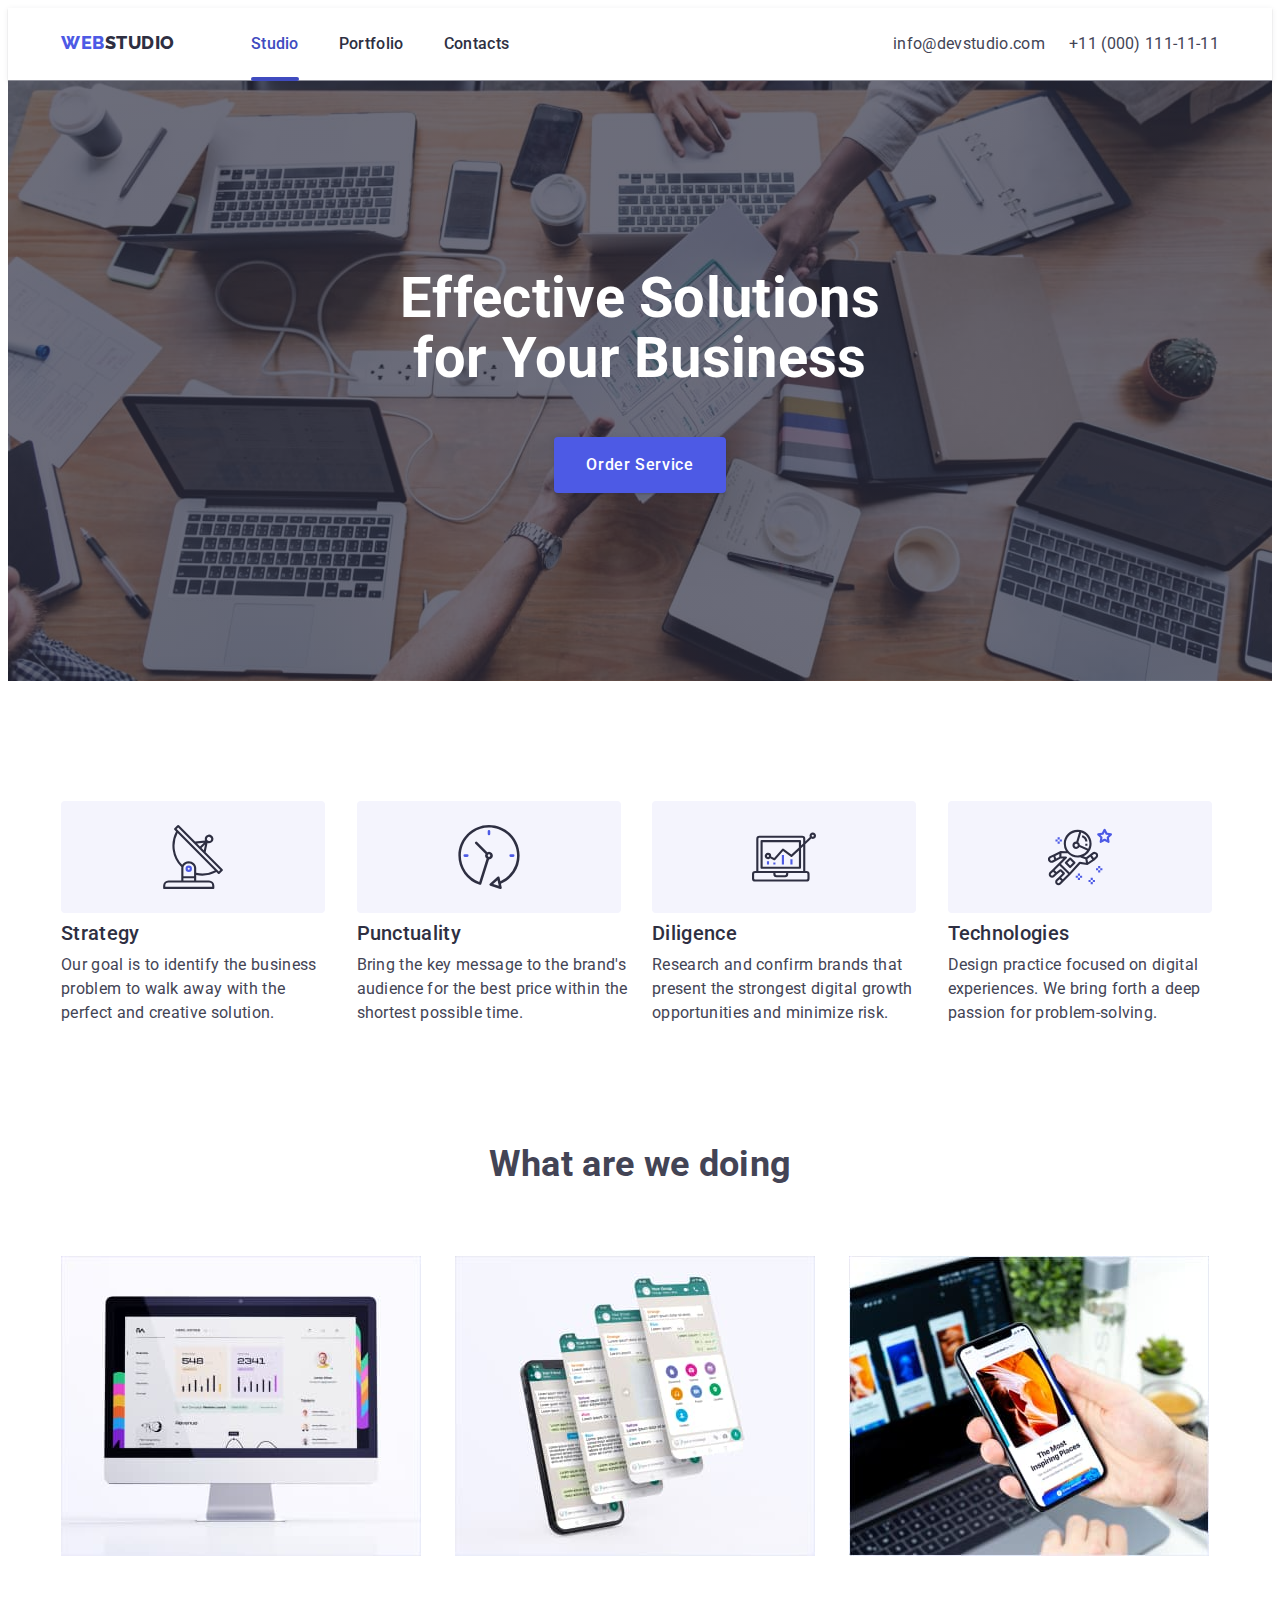
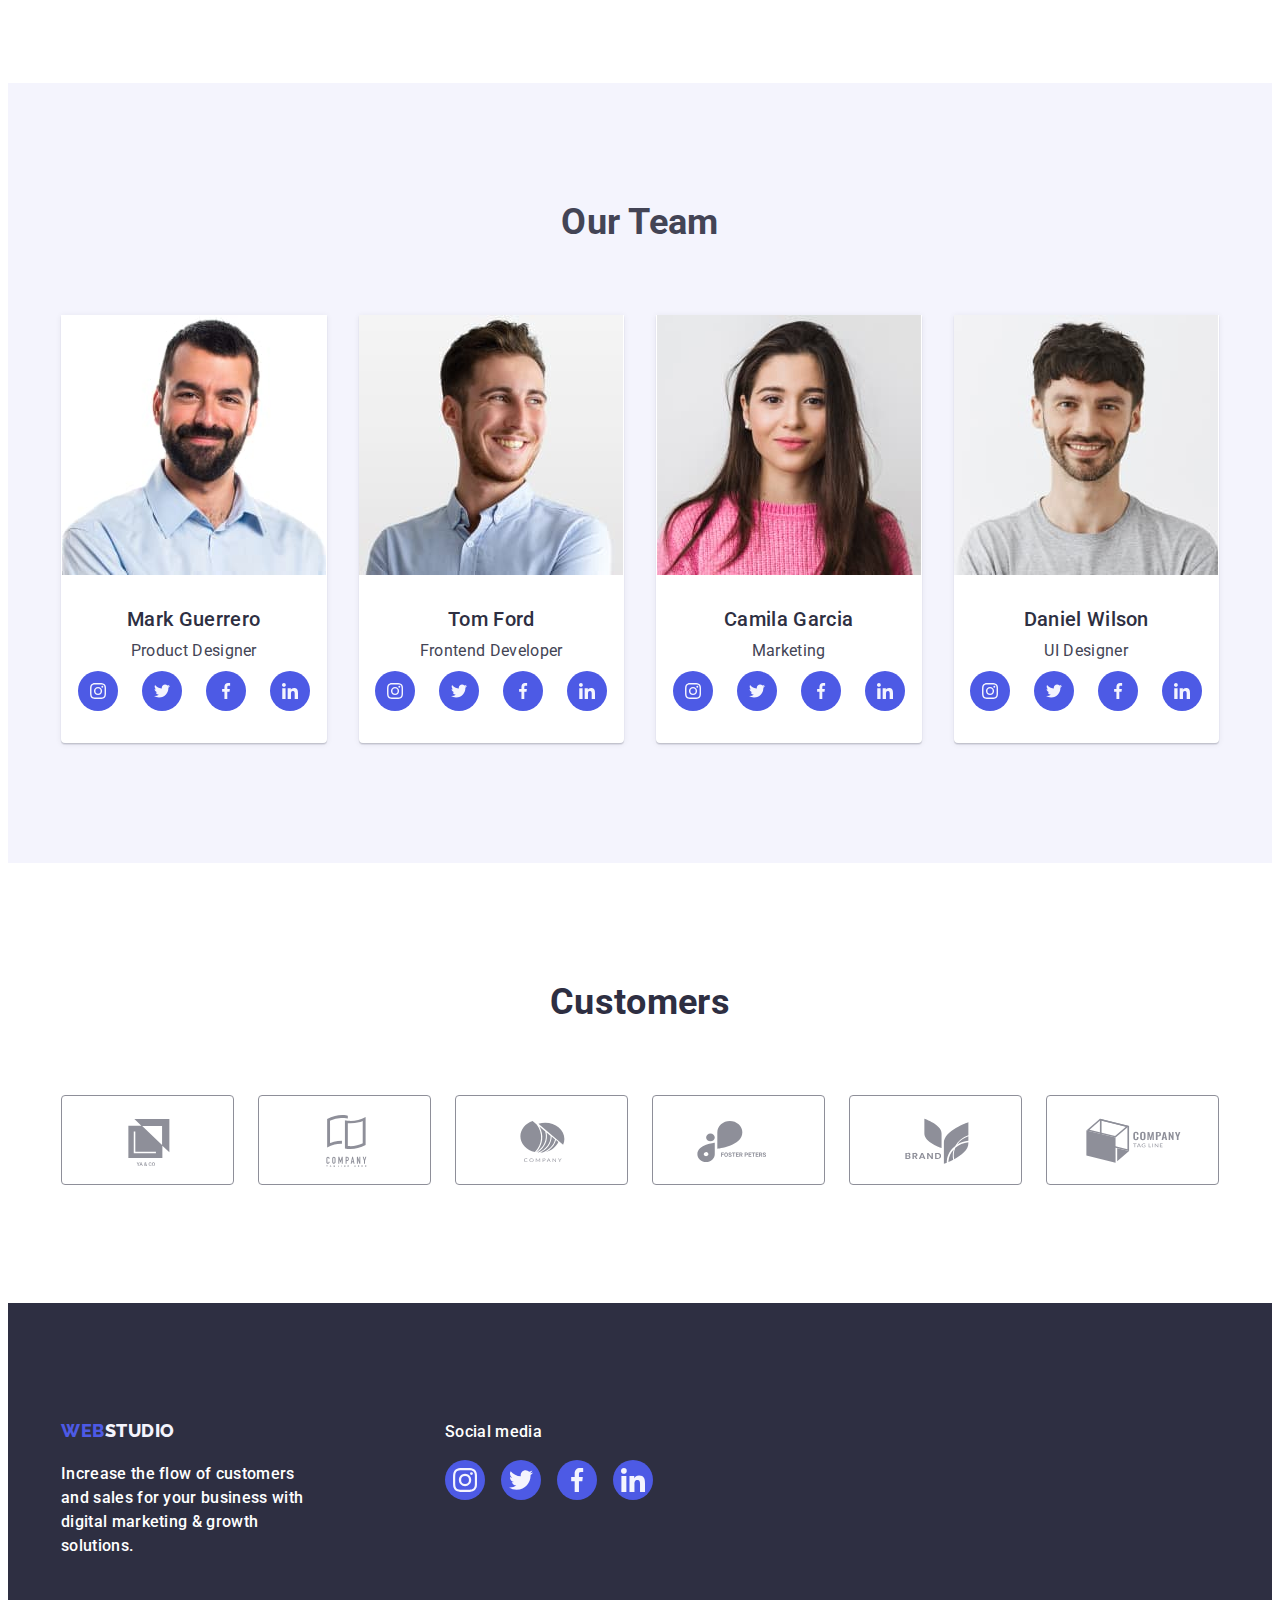
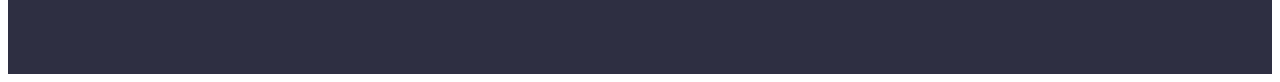
==== commit 411def3a: "132" ====
--- a/index.html
+++ b/index.html
@@ -213,28 +213,28 @@
                 <ul class="team-social-items">
                   <li class="team-social-item">
                     <a class="team-social-link" href="">
-                      <svg class="team-social-icon">
+                      <svg class="team-social-icon" width="16" height="16">
                         <use href="./images/icons.svg#icon-instagram"></use>
                       </svg>
                     </a>
                   </li>
                   <li class="team-social-item">
                     <a class="team-social-link" href="">
-                      <svg class="team-social-icon">
+                      <svg class="team-social-icon" width="16" height="16">
                         <use href="./images/icons.svg#icon-twitter"></use>
                       </svg>
                     </a>
                   </li>
                   <li class="team-social-item">
                     <a class="team-social-link" href="">
-                      <svg class="team-social-icon">
+                      <svg class="team-social-icon" width="16" height="16">
                         <use href="./images/icons.svg#icon-facebook"></use>
                       </svg>
                     </a>
                   </li>
                   <li class="team-social-item">
                     <a class="team-social-link" href="">
-                      <svg class="team-social-icon">
+                      <svg class="team-social-icon" width="16" height="16">
                         <use href="./images/icons.svg#icon-linkedin"></use>
                       </svg>
                     </a>
@@ -255,28 +255,28 @@
                 <ul class="team-social-items">
                   <li class="team-social-item">
                     <a class="team-social-link" href="">
-                      <svg class="team-social-icon">
+                      <svg class="team-social-icon" width="16" height="16">
                         <use href="./images/icons.svg#icon-instagram"></use>
                       </svg>
                     </a>
                   </li>
                   <li class="team-social-item">
                     <a class="team-social-link" href="">
-                      <svg class="team-social-icon">
+                      <svg class="team-social-icon" width="16" height="16">
                         <use href="./images/icons.svg#icon-twitter"></use>
                       </svg>
                     </a>
                   </li>
                   <li class="team-social-item">
                     <a class="team-social-link" href="">
-                      <svg class="team-social-icon">
+                      <svg class="team-social-icon" width="16" height="16">
                         <use href="./images/icons.svg#icon-facebook"></use>
                       </svg>
                     </a>
                   </li>
                   <li class="team-social-item">
                     <a class="team-social-link" href="">
-                      <svg class="team-social-icon">
+                      <svg class="team-social-icon" width="16" height="16">
                         <use href="./images/icons.svg#icon-linkedin"></use>
                       </svg>
                     </a>
@@ -297,28 +297,28 @@
                 <ul class="team-social-items">
                   <li class="team-social-item">
                     <a class="team-social-link" href="">
-                      <svg class="team-social-icon">
+                      <svg class="team-social-icon" width="16" height="16">
                         <use href="./images/icons.svg#icon-instagram"></use>
                       </svg>
                     </a>
                   </li>
                   <li class="team-social-item">
                     <a class="team-social-link" href="">
-                      <svg class="team-social-icon">
+                      <svg class="team-social-icon" width="16" height="16">
                         <use href="./images/icons.svg#icon-twitter"></use>
                       </svg>
                     </a>
                   </li>
                   <li class="team-social-item">
                     <a class="team-social-link" href="">
-                      <svg class="team-social-icon">
+                      <svg class="team-social-icon" width="16" height="16">
                         <use href="./images/icons.svg#icon-facebook"></use>
                       </svg>
                     </a>
                   </li>
                   <li class="team-social-item">
                     <a class="team-social-link" href="">
-                      <svg class="team-social-icon">
+                      <svg class="team-social-icon" width="16" height="16">
                         <use href="./images/icons.svg#icon-linkedin"></use>
                       </svg>
                     </a>
@@ -416,7 +416,7 @@
             </li>
             <li class="footer-social-item">
               <a class="footer-social-link" href="">
-                <svg class="footer-social-icon">
+                <svg class="footer-social-icon" width="24" height="24">
                   <use href="./images/icons.svg#icon-linkedin"></use>
                 </svg>
               </a>
--- a/styles.css
+++ b/styles.css
@@ -245,9 +245,9 @@
 }
 .footer-p {
   font-weight: 500;
-  font-weight: 500;
   margin-top: 17.5px;
-  color: var(--light);
+  color: var(--secondary-text);
+  margin-bottom: 16px;
 }
 .footer-box-two {
   display: inline-block;
@@ -439,6 +439,7 @@
 .team-li-box {
   padding: 32px 0;
   display: flex;
+  justify-content: center;
   flex-direction: column;
 }
 .team-li-box h3 {
@@ -455,6 +456,7 @@
 .team-social-item {
   height: 40px;
   width: 40px;
+  justify-content: center;
 }
 .team-social-link {
   display: flex;
@@ -547,7 +549,7 @@
   justify-content: center;
   margin-bottom: 72px;
 }
-.filter-buttons-ul .buttons {
+.filter-buttons-ul {
   height: 48px;
   padding: 0 24px;
   align-items: center;
@@ -616,7 +618,7 @@
     0px 2px 2px rgba(0, 0, 0, 0.12);
 }
 
-.filter-buttons:hover {
+.filter-buttons:focus {
   box-shadow: 0px 3px 1px rgba(0, 0, 0, 0.1), 0px 2px 1px rgba(0, 0, 0, 0.08),
     0px 2px 2px rgba(0, 0, 0, 0.12);
 }
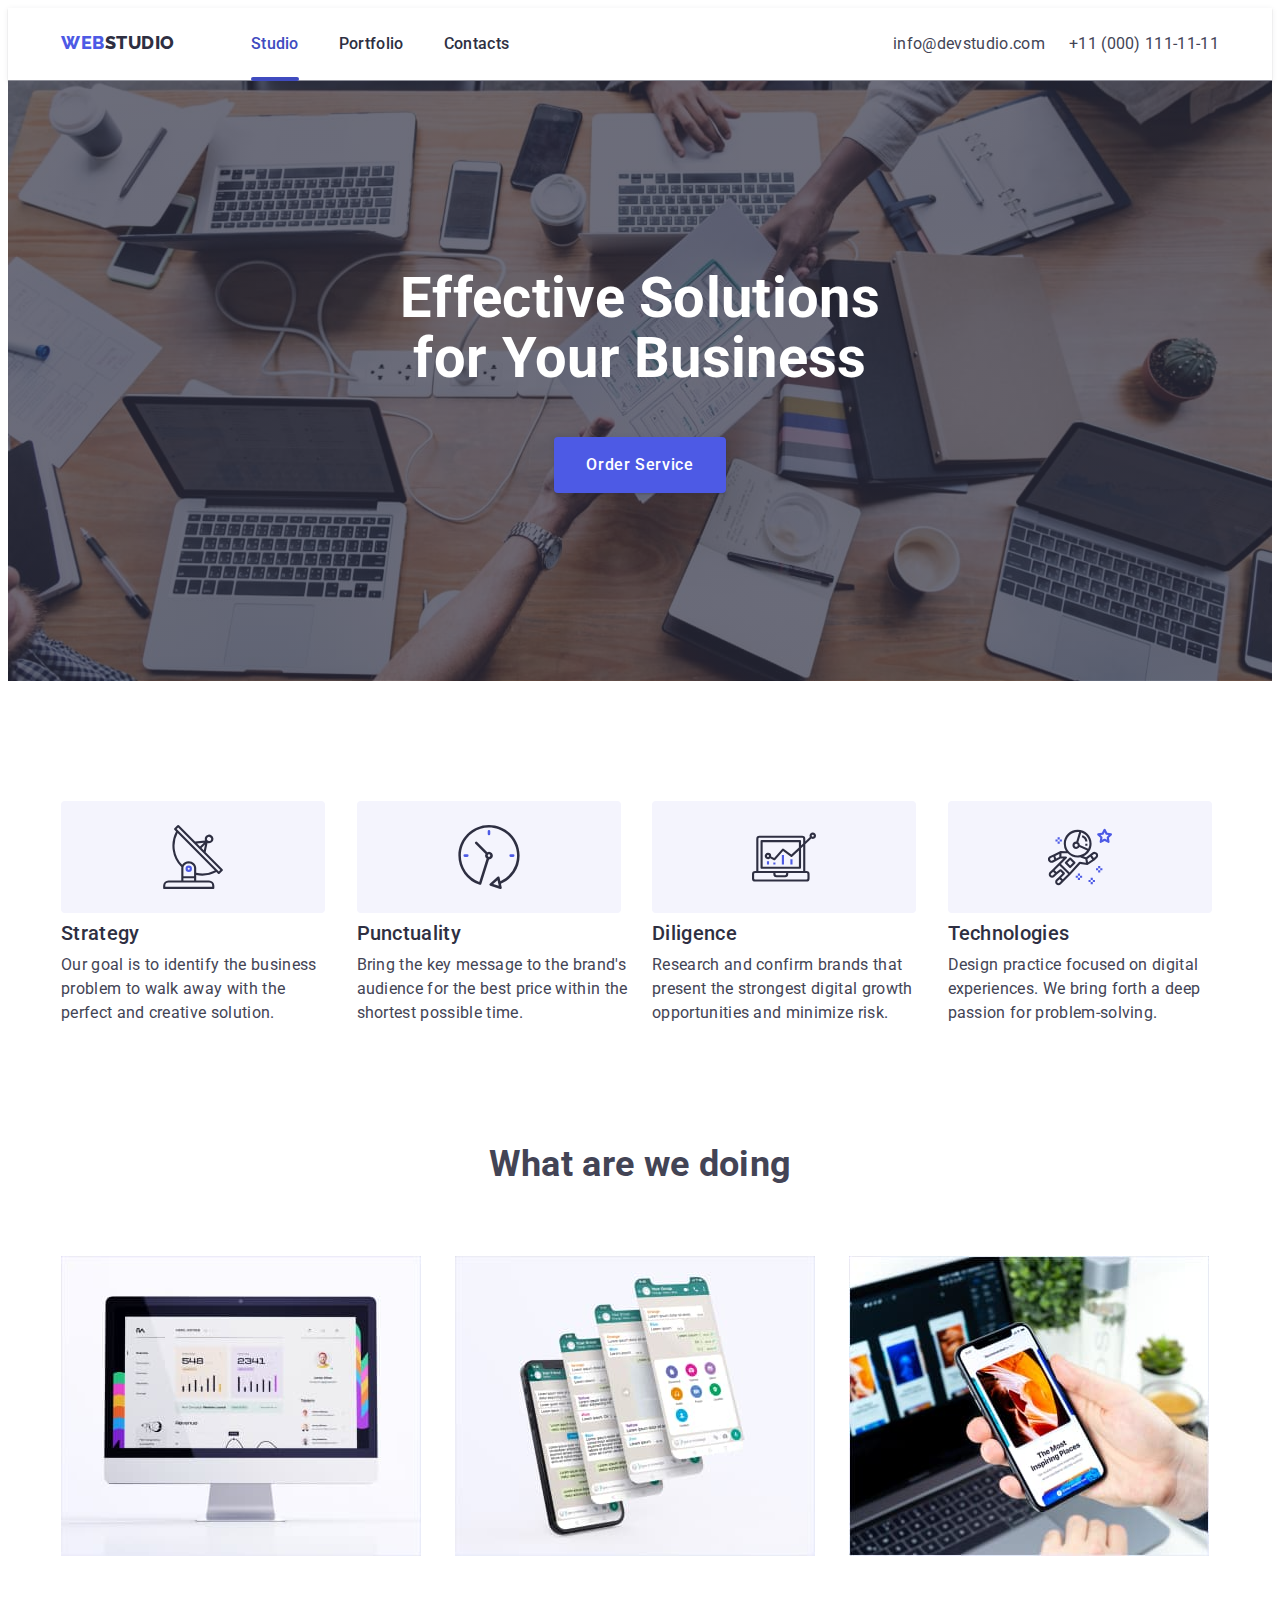
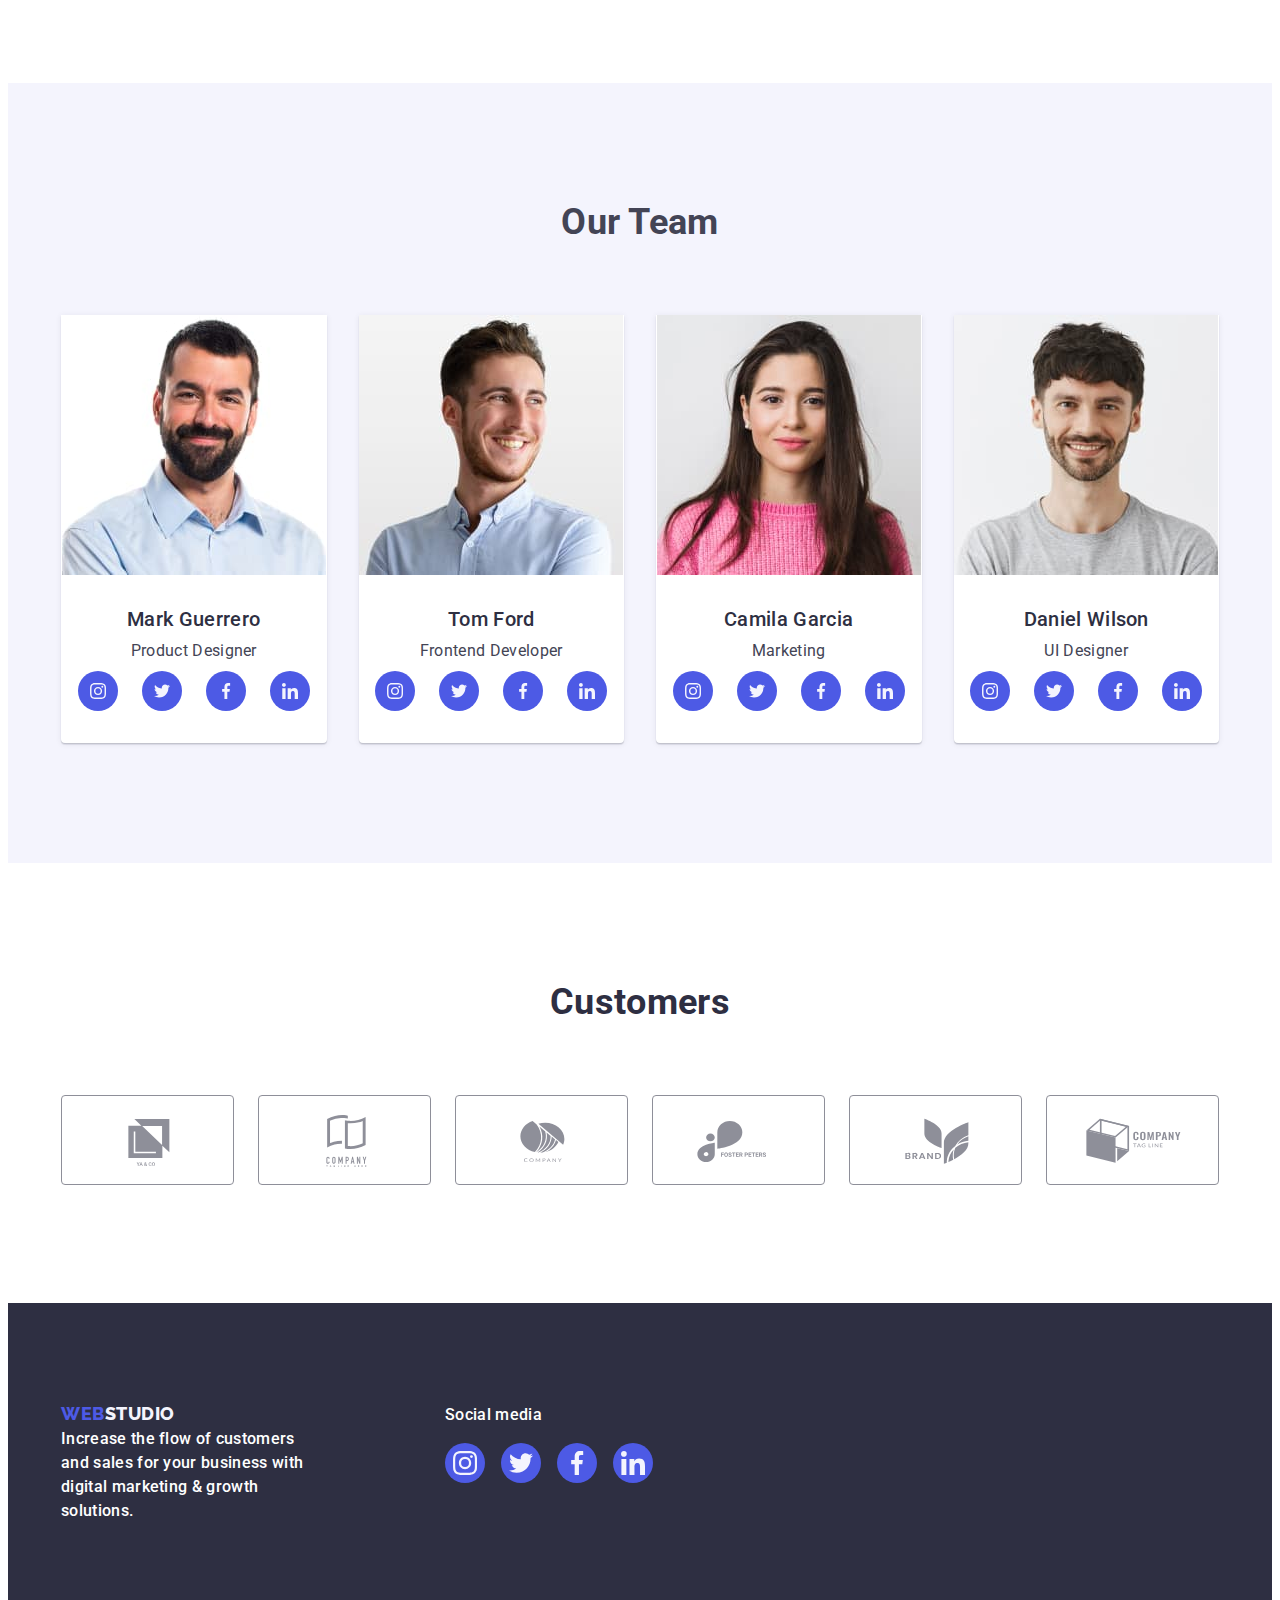
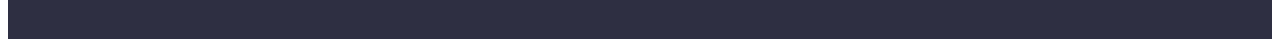
==== commit c76b8197: "12" ====
--- a/index.html
+++ b/index.html
@@ -336,42 +336,42 @@
             <li class="customers-list-li">
               <a class="customers-link" href=""
                 ><svg class="customers-icon" width="104" height="56">
-                  <use href="./images/icons.svg#icon-Logo-0"></use>
-                </svg>
-              </a>
-            </li>
-            <li class="customers-list-li">
-              <a class="customers-link" href=""
-                ><svg class="customers-icon" width="104" height="56">
-                  <use href="./images/icons.svg#icon-Logo-1"></use>
-                </svg>
-              </a>
-            </li>
-            <li class="customers-list-li">
-              <a class="customers-link" href=""
-                ><svg class="customers-icon" width="104" height="56">
-                  <use href="./images/icons.svg#icon-Logo-2"></use>
-                </svg>
-              </a>
-            </li>
-            <li class="customers-list-li">
-              <a class="customers-link" href=""
-                ><svg class="customers-icon" width="104" height="56">
-                  <use href="./images/icons.svg#icon-Logo-3"></use>
-                </svg>
-              </a>
-            </li>
-            <li class="customers-list-li">
-              <a class="customers-link" href=""
-                ><svg class="customers-icon" width="104" height="56">
-                  <use href="./images/icons.svg#icon-Logo-4"></use>
-                </svg>
-              </a>
-            </li>
-            <li class="customers-list-li">
-              <a class="customers-link" href=""
-                ><svg class="customers-icon" width="104" height="56">
-                  <use href="./images/icons.svg#icon-Logo-5"></use>
+                  <use href="./images/icons.svg#icon-client1"></use>
+                </svg>
+              </a>
+            </li>
+            <li class="customers-list-li">
+              <a class="customers-link" href=""
+                ><svg class="customers-icon" width="104" height="56">
+                  <use href="./images/icons.svg#icon-client2"></use>
+                </svg>
+              </a>
+            </li>
+            <li class="customers-list-li">
+              <a class="customers-link" href=""
+                ><svg class="customers-icon" width="104" height="56">
+                  <use href="./images/icons.svg#icon-client3"></use>
+                </svg>
+              </a>
+            </li>
+            <li class="customers-list-li">
+              <a class="customers-link" href=""
+                ><svg class="customers-icon" width="104" height="56">
+                  <use href="./images/icons.svg#icon-client4"></use>
+                </svg>
+              </a>
+            </li>
+            <li class="customers-list-li">
+              <a class="customers-link" href=""
+                ><svg class="customers-icon" width="104" height="56">
+                  <use href="./images/icons.svg#icon-client5"></use>
+                </svg>
+              </a>
+            </li>
+            <li class="customers-list-li">
+              <a class="customers-link" href=""
+                ><svg class="customers-icon" width="104" height="56">
+                  <use href="./images/icons.svg#icon-client6"></use>
                 </svg>
               </a>
             </li>
--- a/styles.css
+++ b/styles.css
@@ -245,7 +245,6 @@
 }
 .footer-p {
   font-weight: 500;
-  margin-top: 17.5px;
   color: var(--secondary-text);
   margin-bottom: 16px;
 }
@@ -449,6 +448,7 @@
   margin-bottom: 8px;
 }
 .team-social-items {
+  display: flex;
   justify-content: center;
   gap: 24px;
   width: 232px;
@@ -531,6 +531,7 @@
 }
 .customers-link:focus .customers-icon {
   fill: var(--active-buttons);
+  color: var(--active-buttons);
   color: #404bbf;
 }
 .customers-link:focus {
@@ -613,11 +614,7 @@
   margin-bottom: 8px;
 }
 
-.filter-buttons:hover {
-  box-shadow: 0px 3px 1px rgba(0, 0, 0, 0.1), 0px 2px 1px rgba(0, 0, 0, 0.08),
-    0px 2px 2px rgba(0, 0, 0, 0.12);
-}
-
+.filter-buttons:hover,
 .filter-buttons:focus {
   box-shadow: 0px 3px 1px rgba(0, 0, 0, 0.1), 0px 2px 1px rgba(0, 0, 0, 0.08),
     0px 2px 2px rgba(0, 0, 0, 0.12);
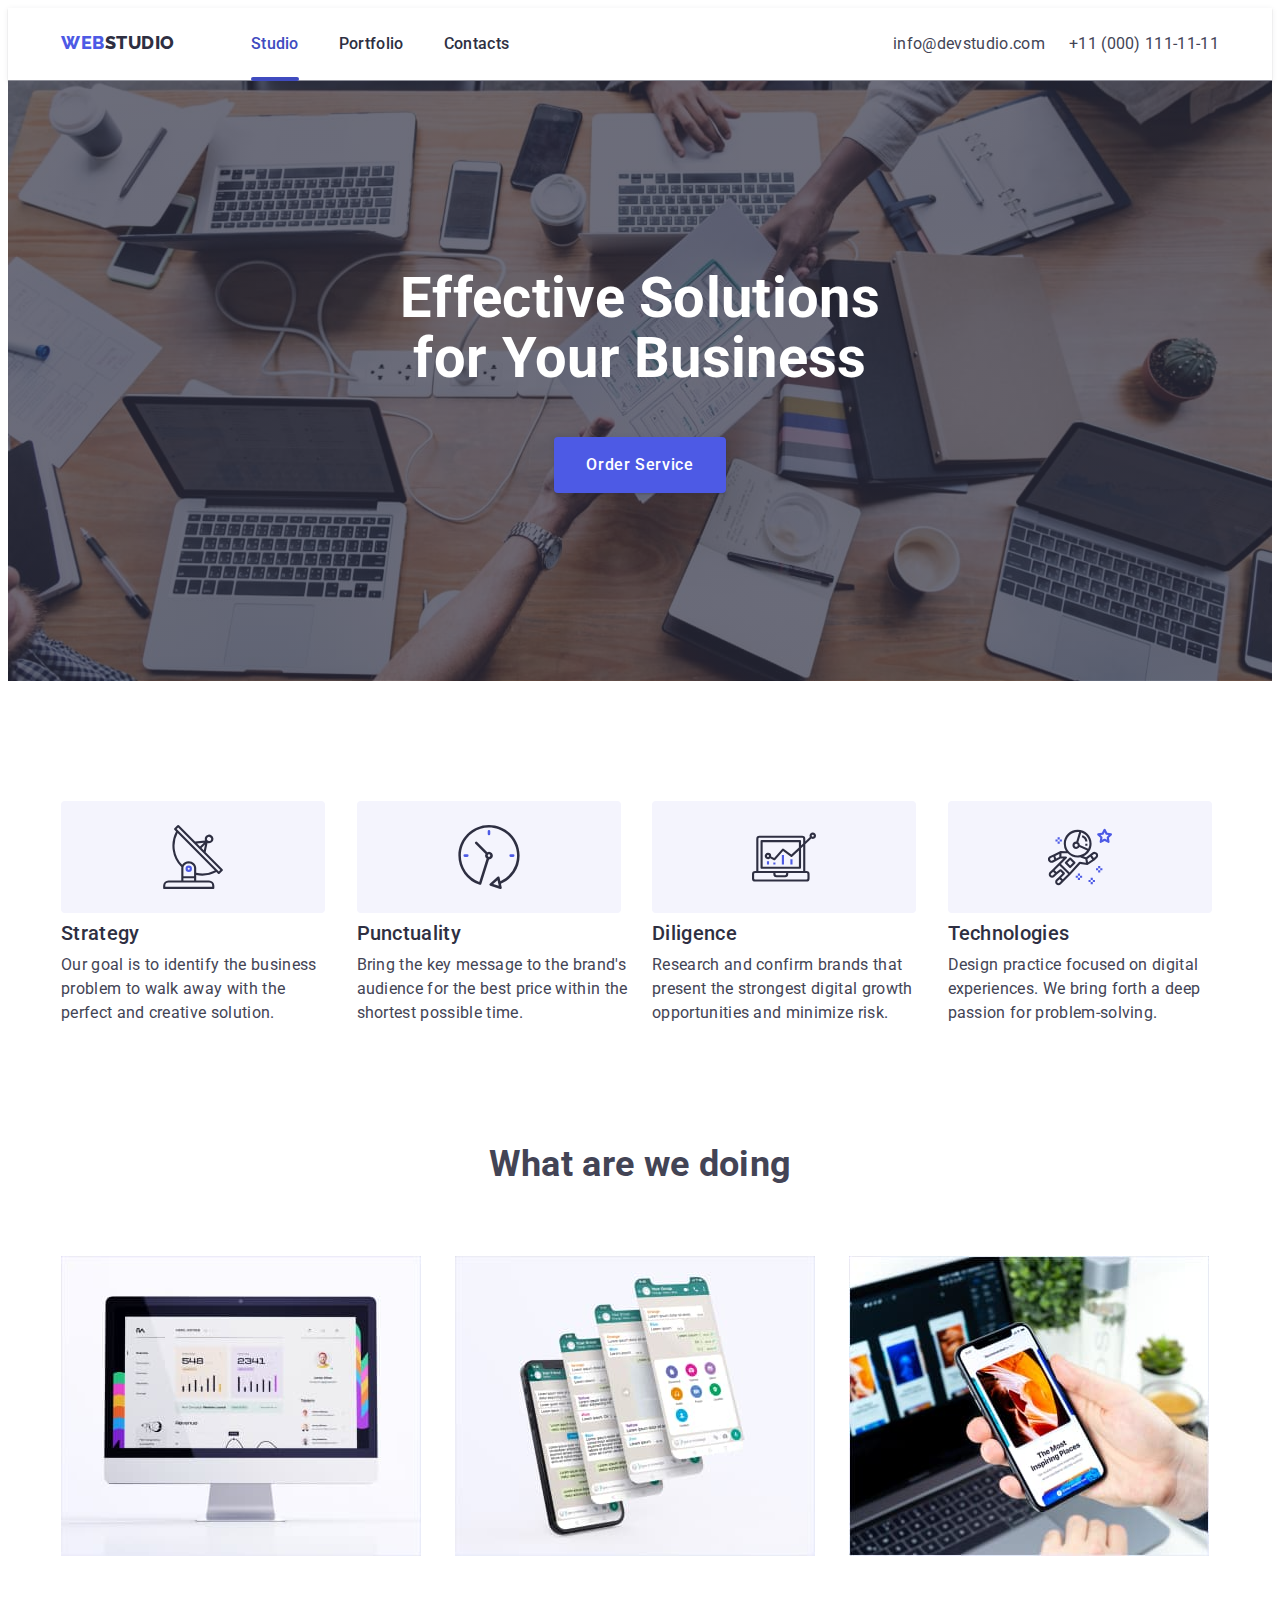
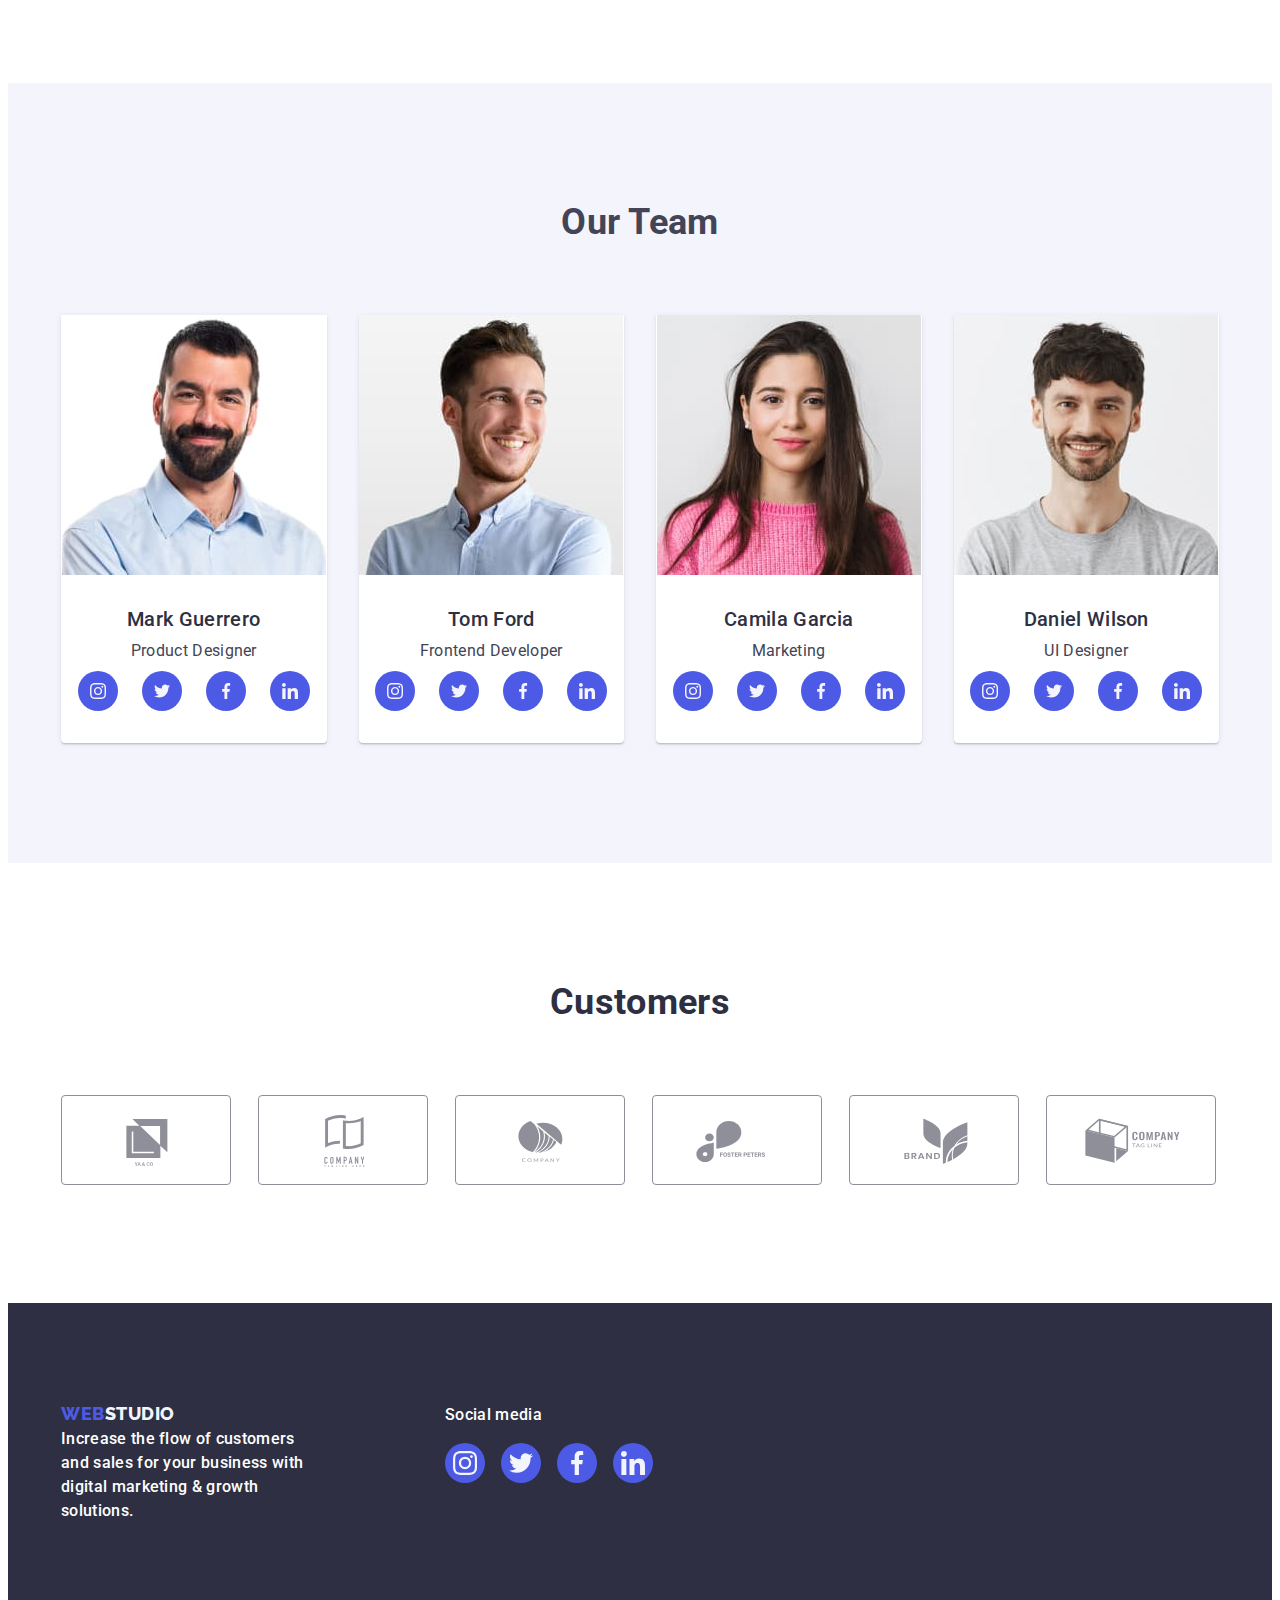
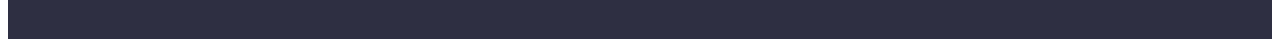
==== commit 415ce3c8: "123" ====
--- a/index.html
+++ b/index.html
@@ -157,7 +157,7 @@
       <section class="team-section">
         <div class="container">
           <h2 class="secondary-h">Our Team</h2>
-          <ul>
+          <ul class="team-section-ul">
             <li class="team-li">
               <img
                 src="./images/img0.jpg"
--- a/styles.css
+++ b/styles.css
@@ -416,7 +416,7 @@
 .team-section h2 {
   margin-bottom: 72px;
 }
-.team-section ul {
+.team-section-ul {
   display: flex;
   justify-content: space-between;
 }
@@ -429,6 +429,7 @@
   background-color: var(--secondary-text);
   display: flex;
   flex-direction: column;
+  justify-content: center;
   align-items: center;
 }
 .team-li:not(:last-of-type) {
@@ -438,7 +439,6 @@
 .team-li-box {
   padding: 32px 0;
   display: flex;
-  justify-content: center;
   flex-direction: column;
 }
 .team-li-box h3 {
@@ -456,7 +456,6 @@
 .team-social-item {
   height: 40px;
   width: 40px;
-  justify-content: center;
 }
 .team-social-link {
   display: flex;
@@ -502,40 +501,40 @@
   text-align: center;
 }
 .customers-link {
-  display: flex;
-  width: 100%;
-  height: 100%;
+  width: 168px;
+  height: 88px;
+  display: flex;
+  align-items: center;
+  justify-content: center;
+  color: #8e8f99;
   border: 1px solid #8e8f99;
   border-radius: 4px;
-  gap: 24px;
-  justify-content: center;
-  align-items: center;
-  color: #8e8f99;
+  cursor: pointer;
   transition: border-color 250ms cubic-bezier(0.4, 0, 0.2, 1),
     color 250ms cubic-bezier(0.4, 0, 0.2, 1);
 }
 .customers-icon {
+  fill: currentColor;
   width: 104px;
   height: 56px;
+
+  transition: fill var(--anima);
+}
+
+.customers-link:hover,
+.customers-link:focus {
+  border-color: #404bbf;
+  color: #404bbf;
+}
+
+.customers-list-icon {
   fill: currentColor;
-  transition: fill var(--anima);
-}
-
-.customers-link:hover .customers-icon {
-  fill: var(--active-buttons);
-  color: #404bbf;
-}
-.customers-link:hover {
-  border-color: var(--active-buttons);
-  color: #404bbf;
-}
-.customers-link:focus .customers-icon {
-  fill: var(--active-buttons);
-  color: var(--active-buttons);
-  color: #404bbf;
-}
-.customers-link:focus {
-  border-color: var(--active-buttons);
+  transition: color 250ms cubic-bezier(0.4, 0, 0.2, 1);
+}
+
+.customers-icon:hover,
+.customers-icon:focus {
+  fill: currentColor;
 }
 /*     PORTFOLIO PAGE     */
 
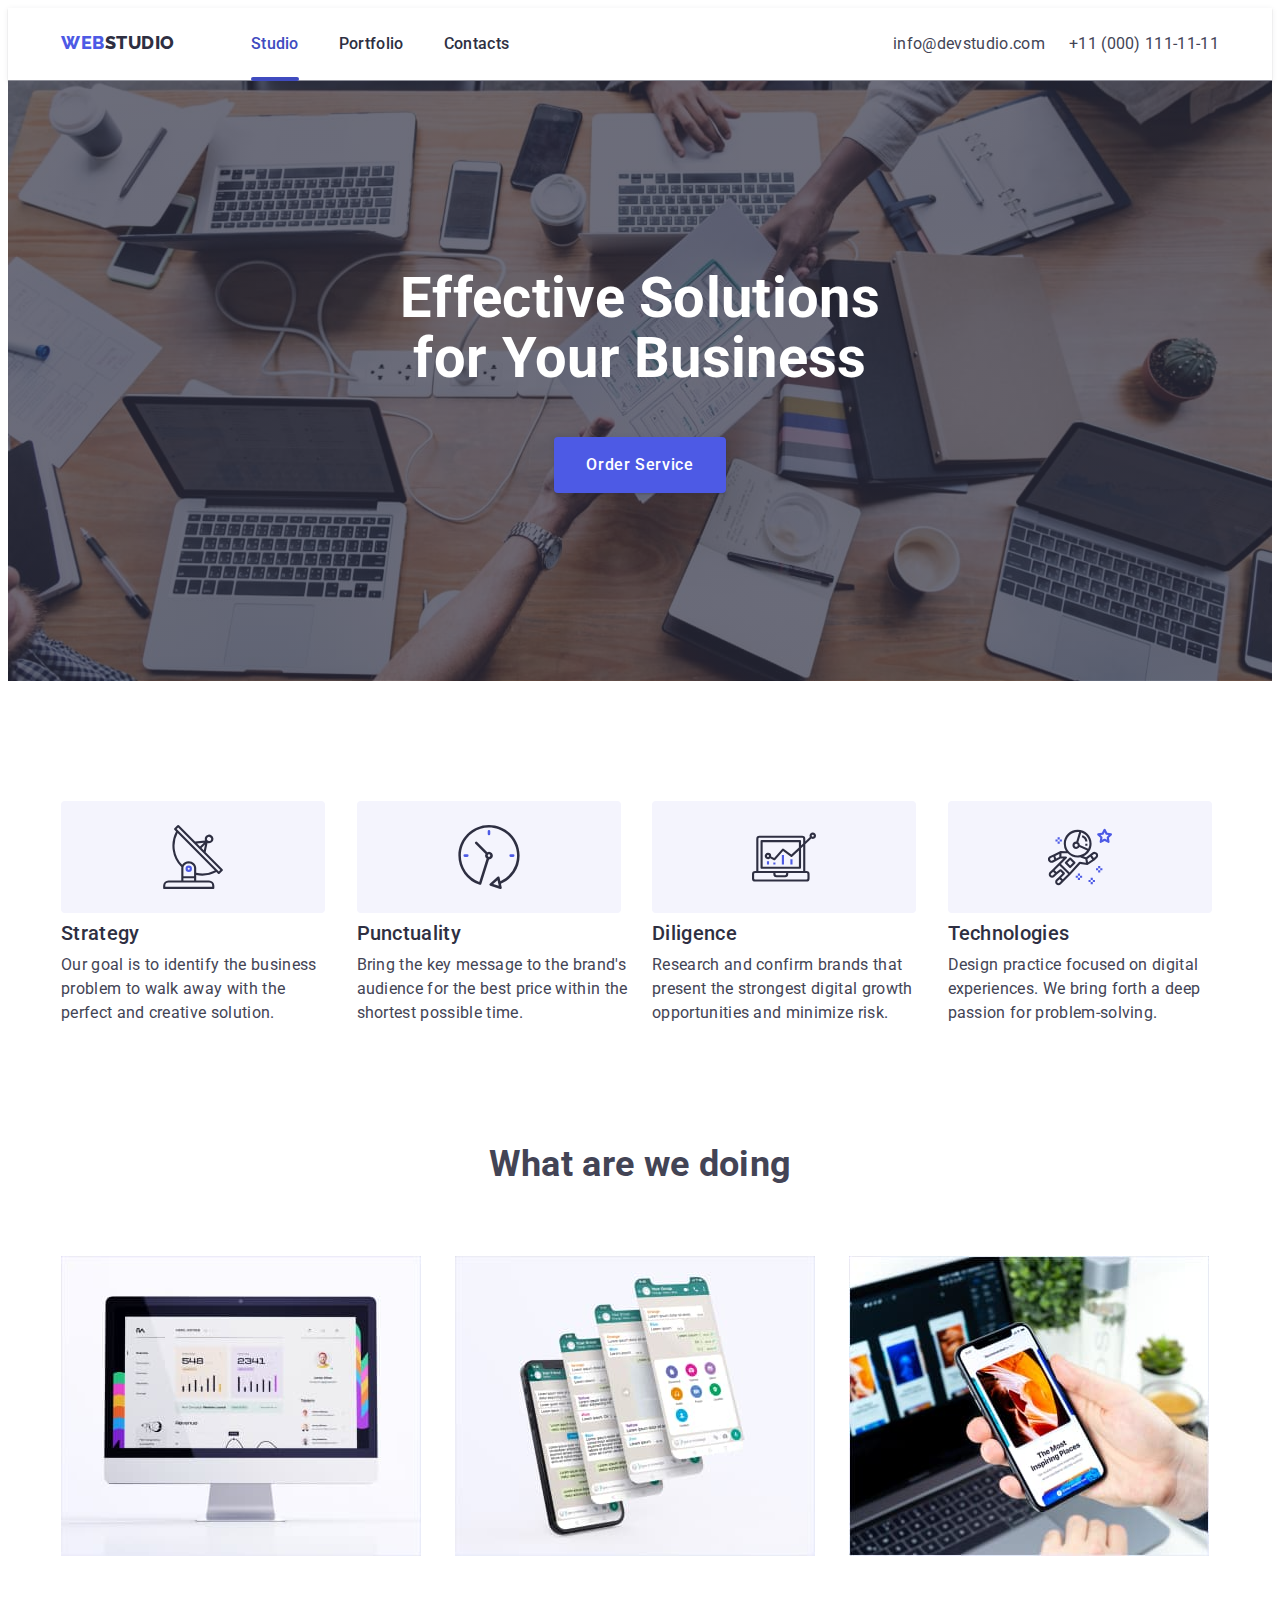
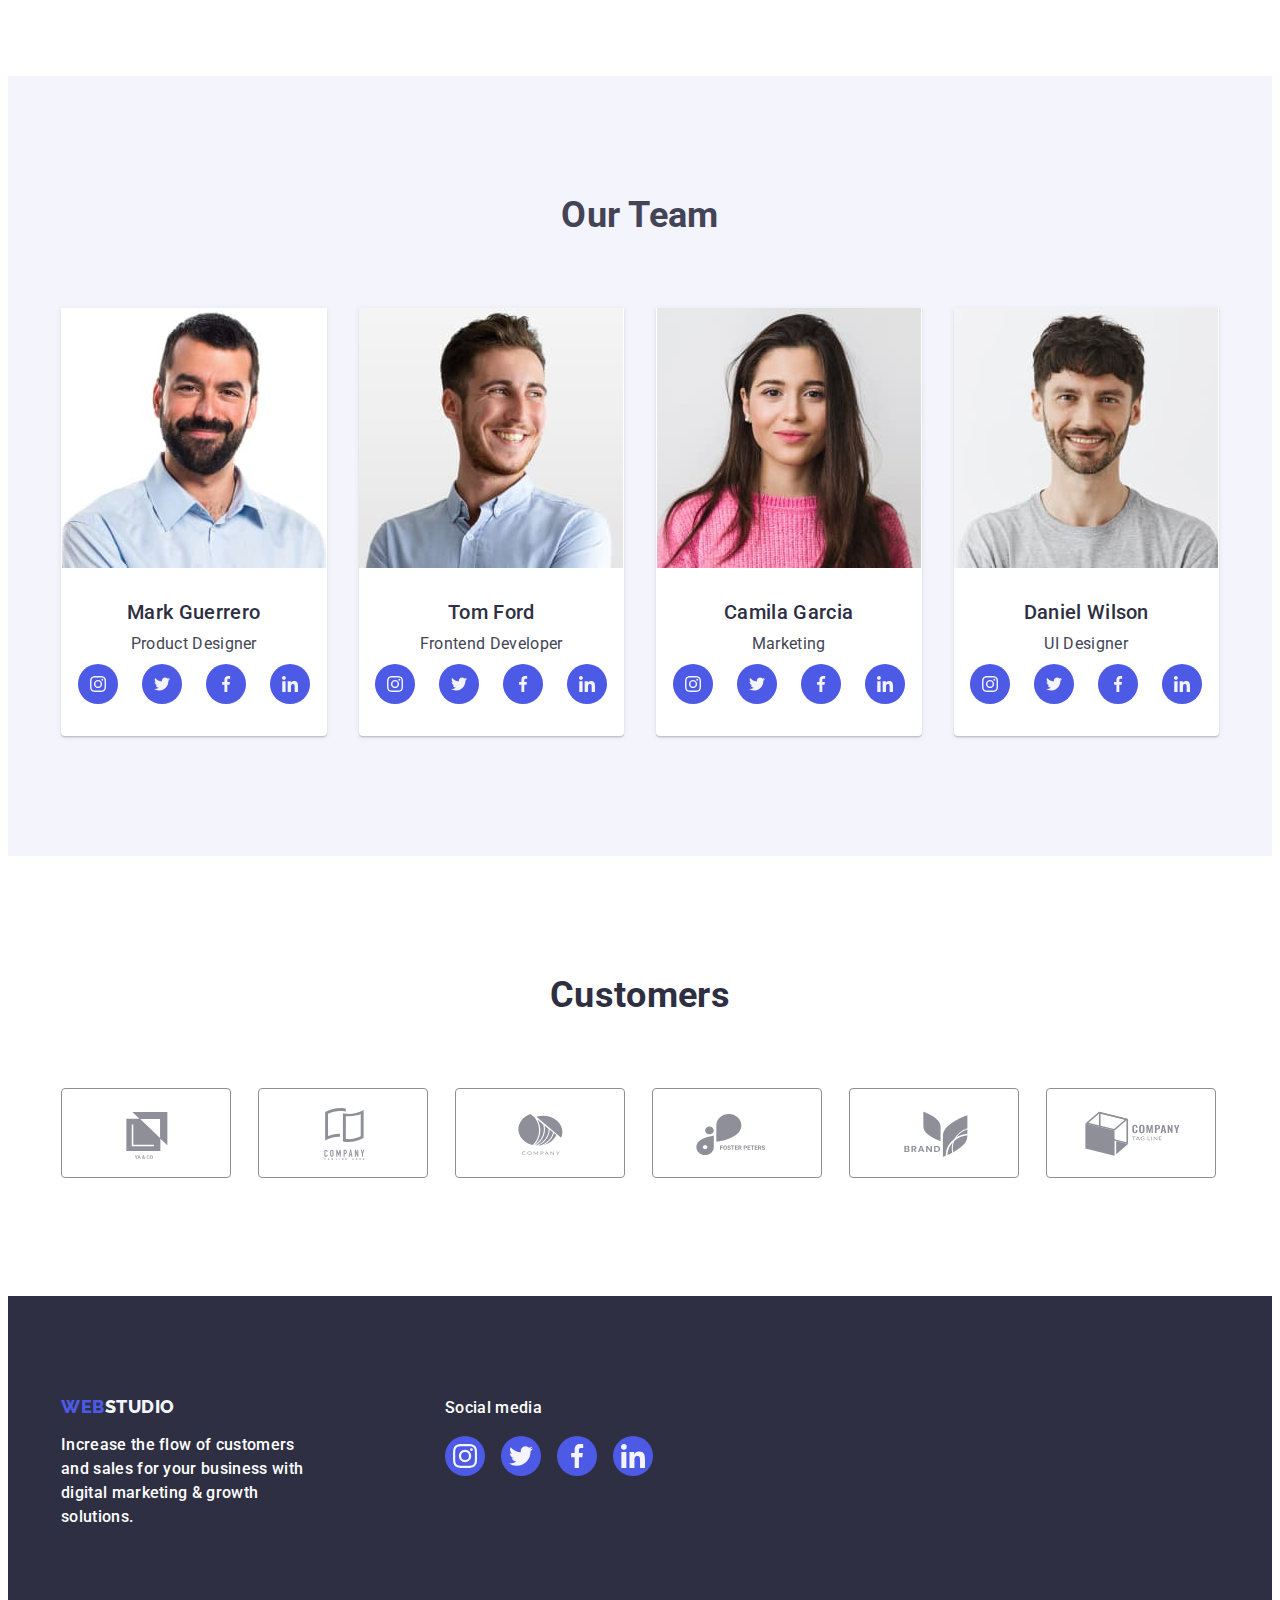
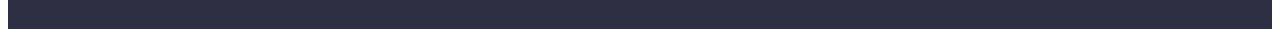
==== commit b8236234: "123" ====
--- a/index.html
+++ b/index.html
@@ -391,7 +391,7 @@
           </p>
         </div>
         <div class="footer-box-two">
-          <p class="footer-p">Social media</p>
+          <p class="footer-p-sm">Social media</p>
           <ul class="footer-social-items">
             <li class="footer-social-item">
               <a class="footer-social-link" href="">
--- a/styles.css
+++ b/styles.css
@@ -46,7 +46,9 @@
 p {
   margin: 0;
 }
-
+img {
+  display: block;
+}
 .container {
   width: 1158px;
   padding-left: 15px;
@@ -241,21 +243,27 @@
   margin-right: 120px;
 }
 .logo-bottom {
+  display: block;
   color: var(--light);
+  margin-bottom: 16px;
 }
 .footer-p {
   font-weight: 500;
   color: var(--secondary-text);
-  margin-bottom: 16px;
 }
 .footer-box-two {
   display: inline-block;
-  width: 208px;
   vertical-align: top;
   color: var(--secondary-text);
 }
+.footer-p-sm {
+  display: block;
+  font-size: 16px;
+  margin-bottom: 16px;
+  font-weight: 500;
+  color: var(--secondary-text);
+}
 .footer-social-items {
-  margin-top: 16px;
   display: flex;
   gap: 16px;
 }
@@ -497,8 +505,6 @@
 .customers-list-li {
   width: calc((100% - 120px) / 6);
   height: 88px;
-  display: flex;
-  text-align: center;
 }
 .customers-link {
   width: 168px;
@@ -548,10 +554,6 @@
   display: flex;
   justify-content: center;
   margin-bottom: 72px;
-}
-.filter-buttons-ul {
-  height: 48px;
-  padding: 0 24px;
   align-items: center;
 }
 
